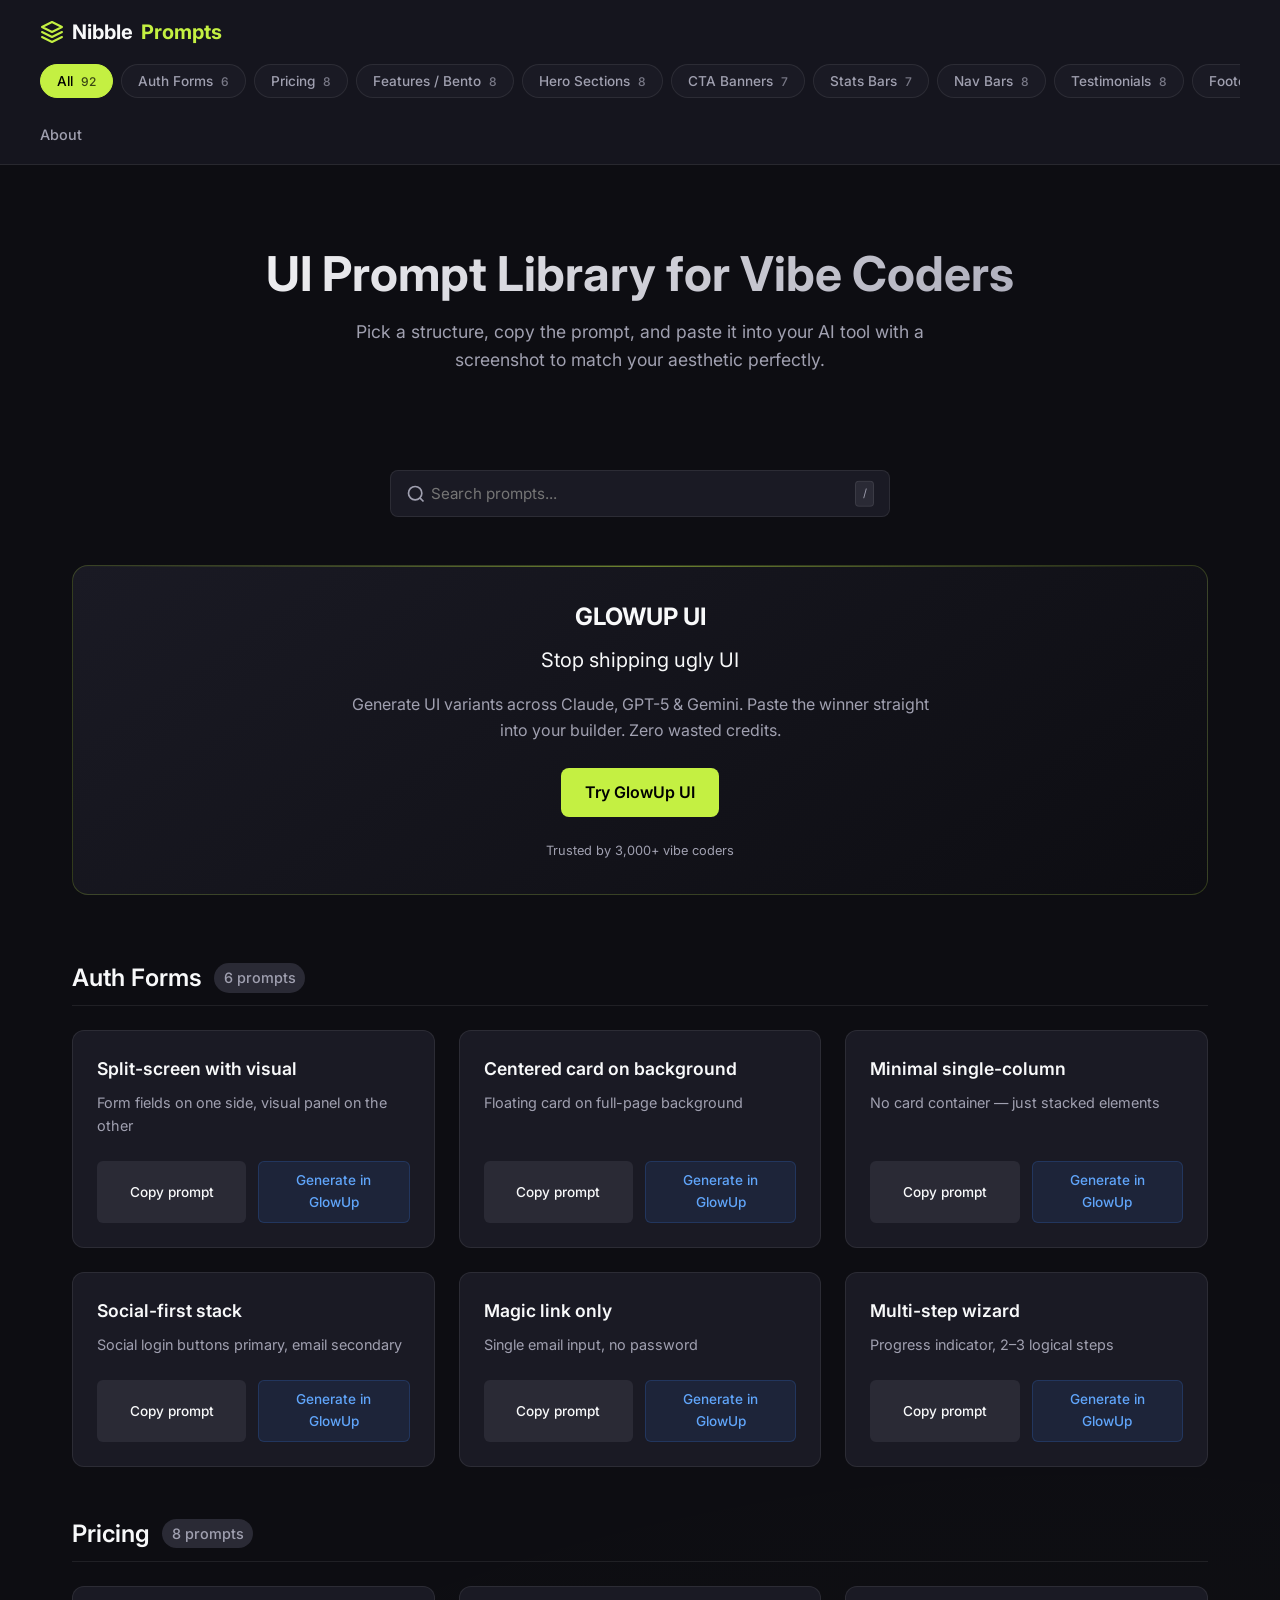
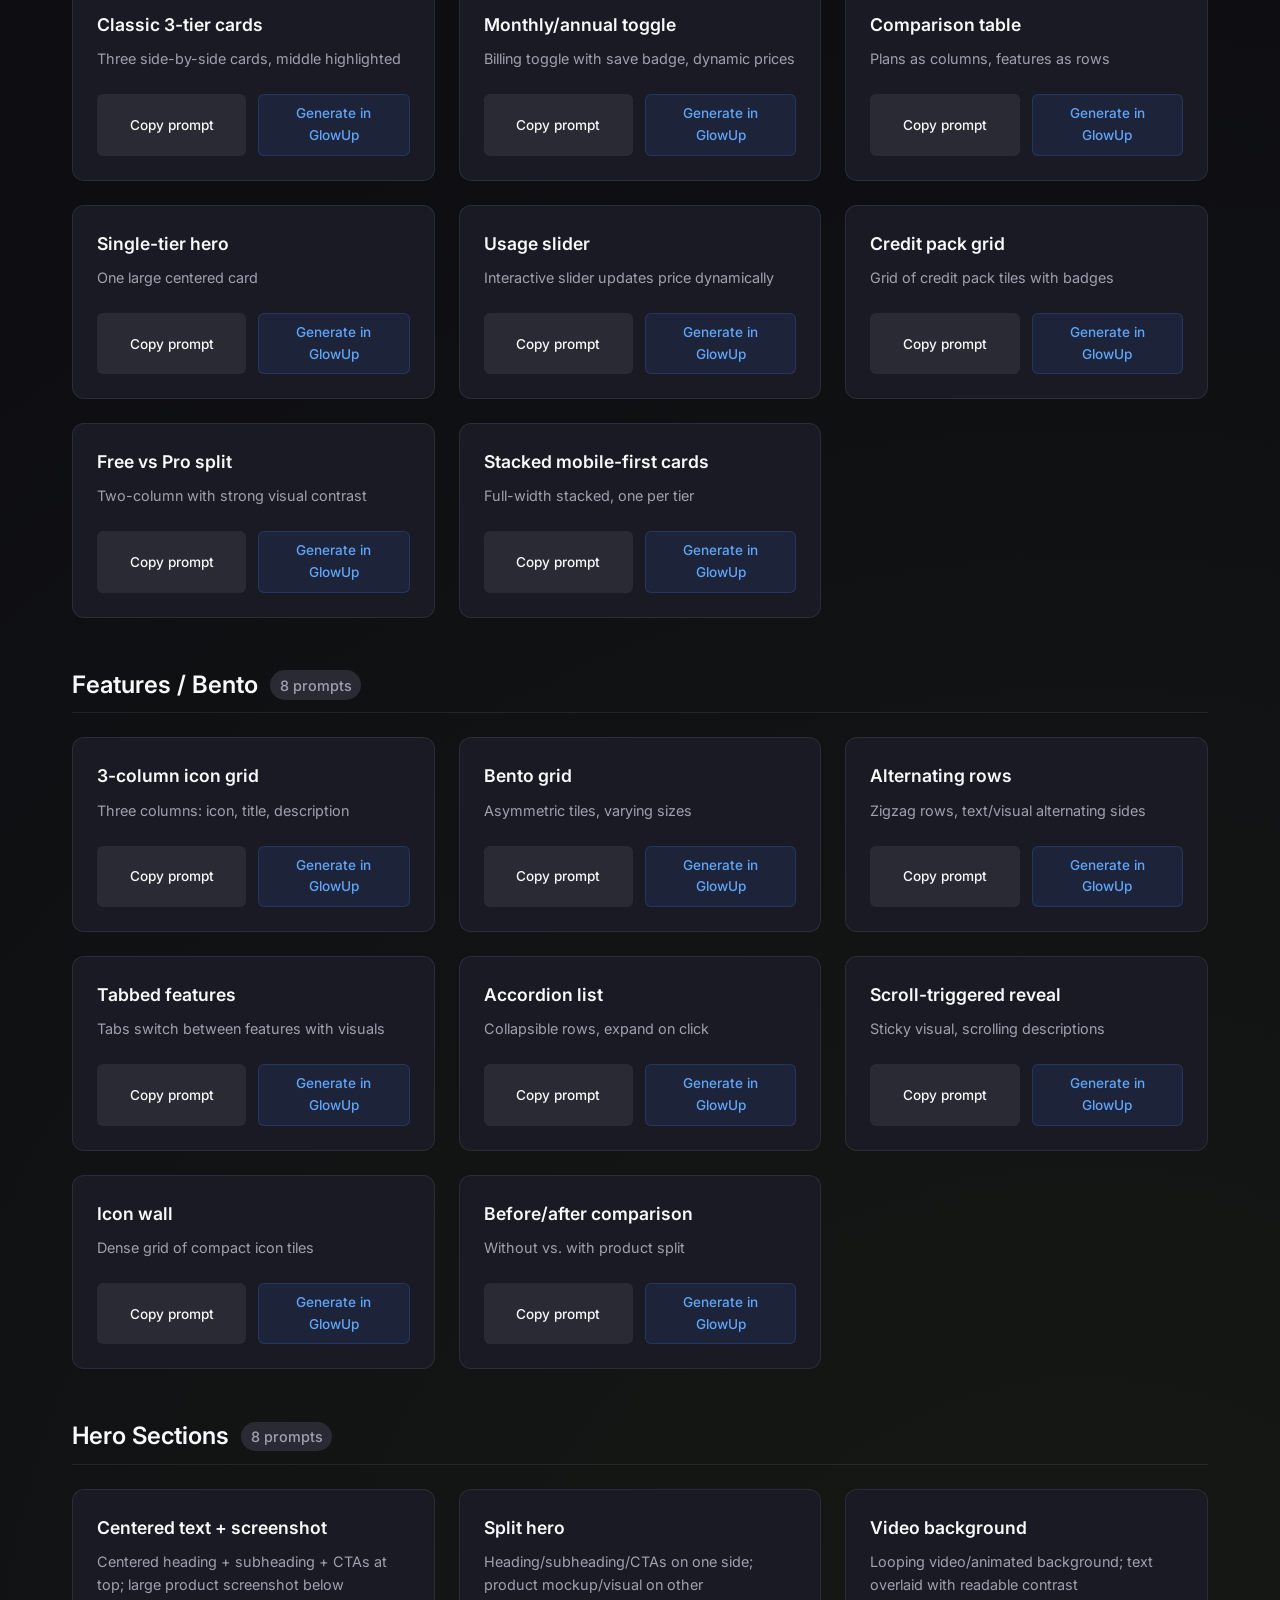
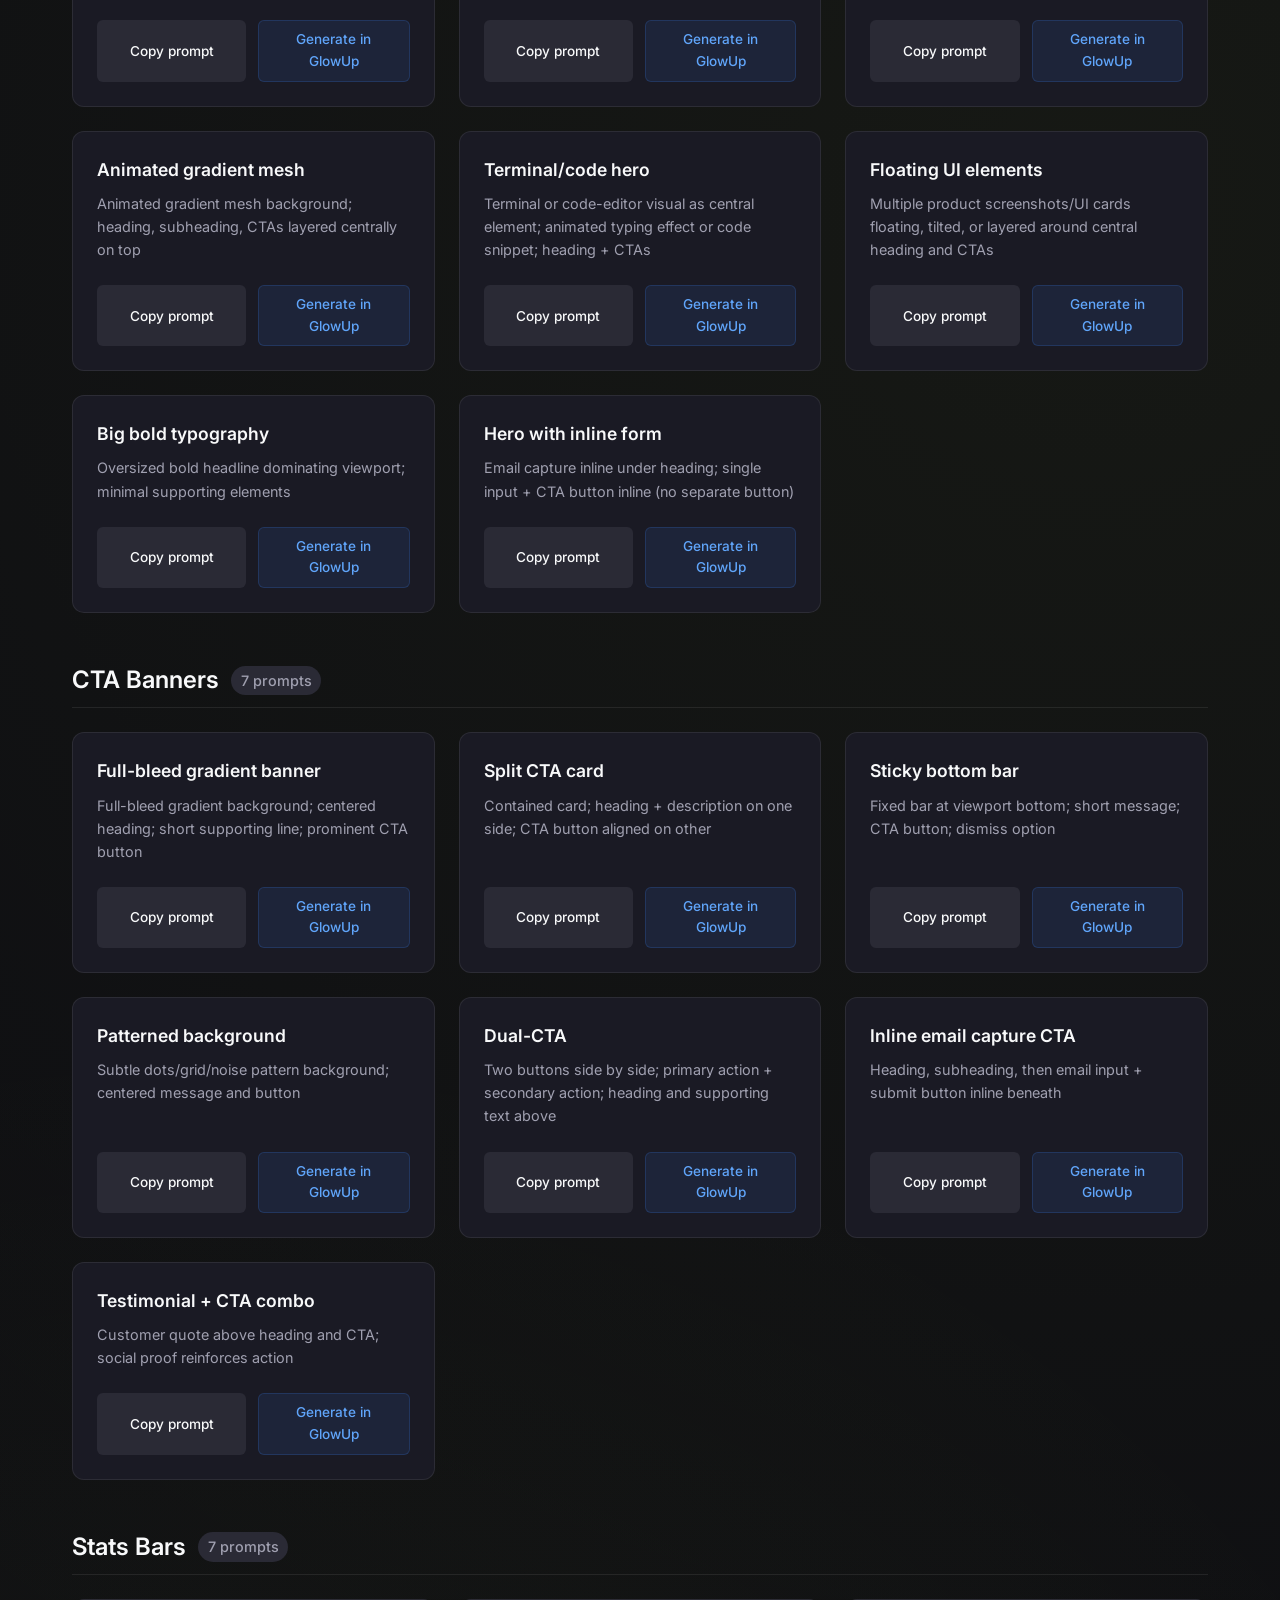
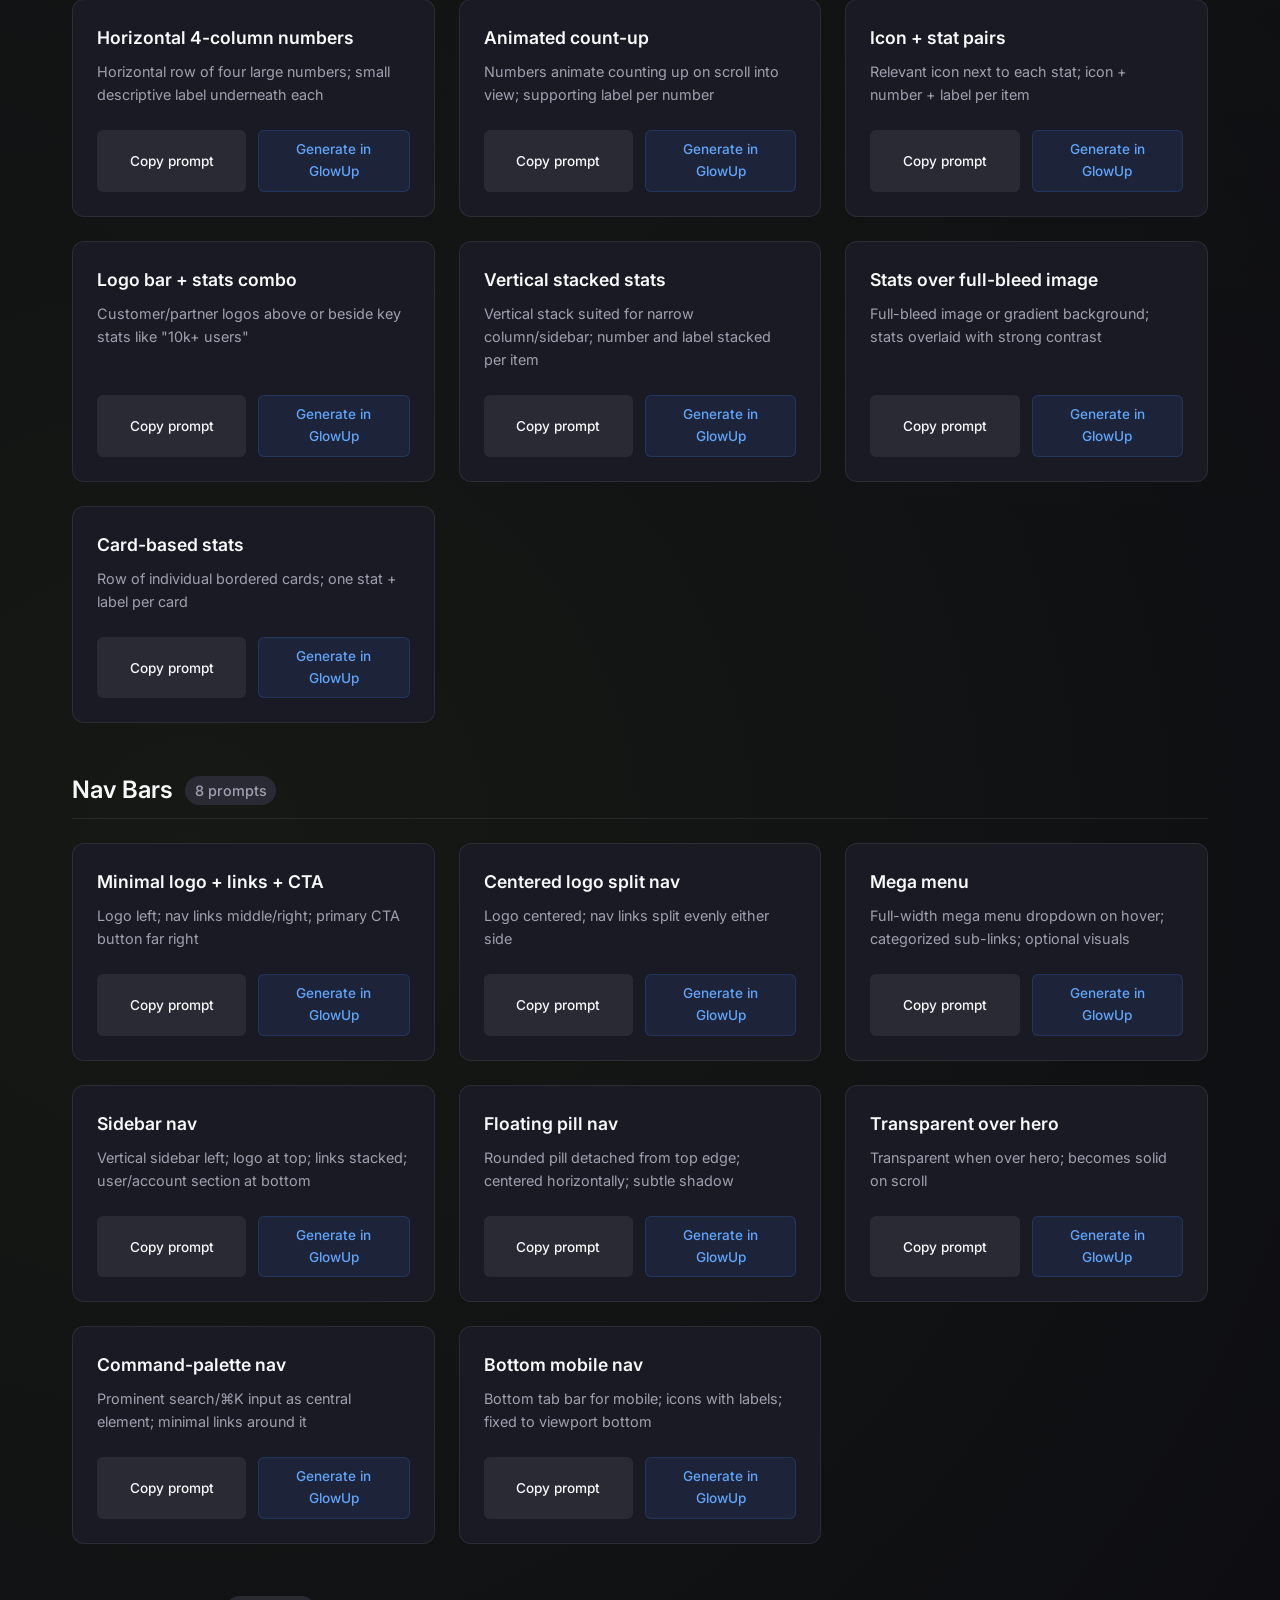
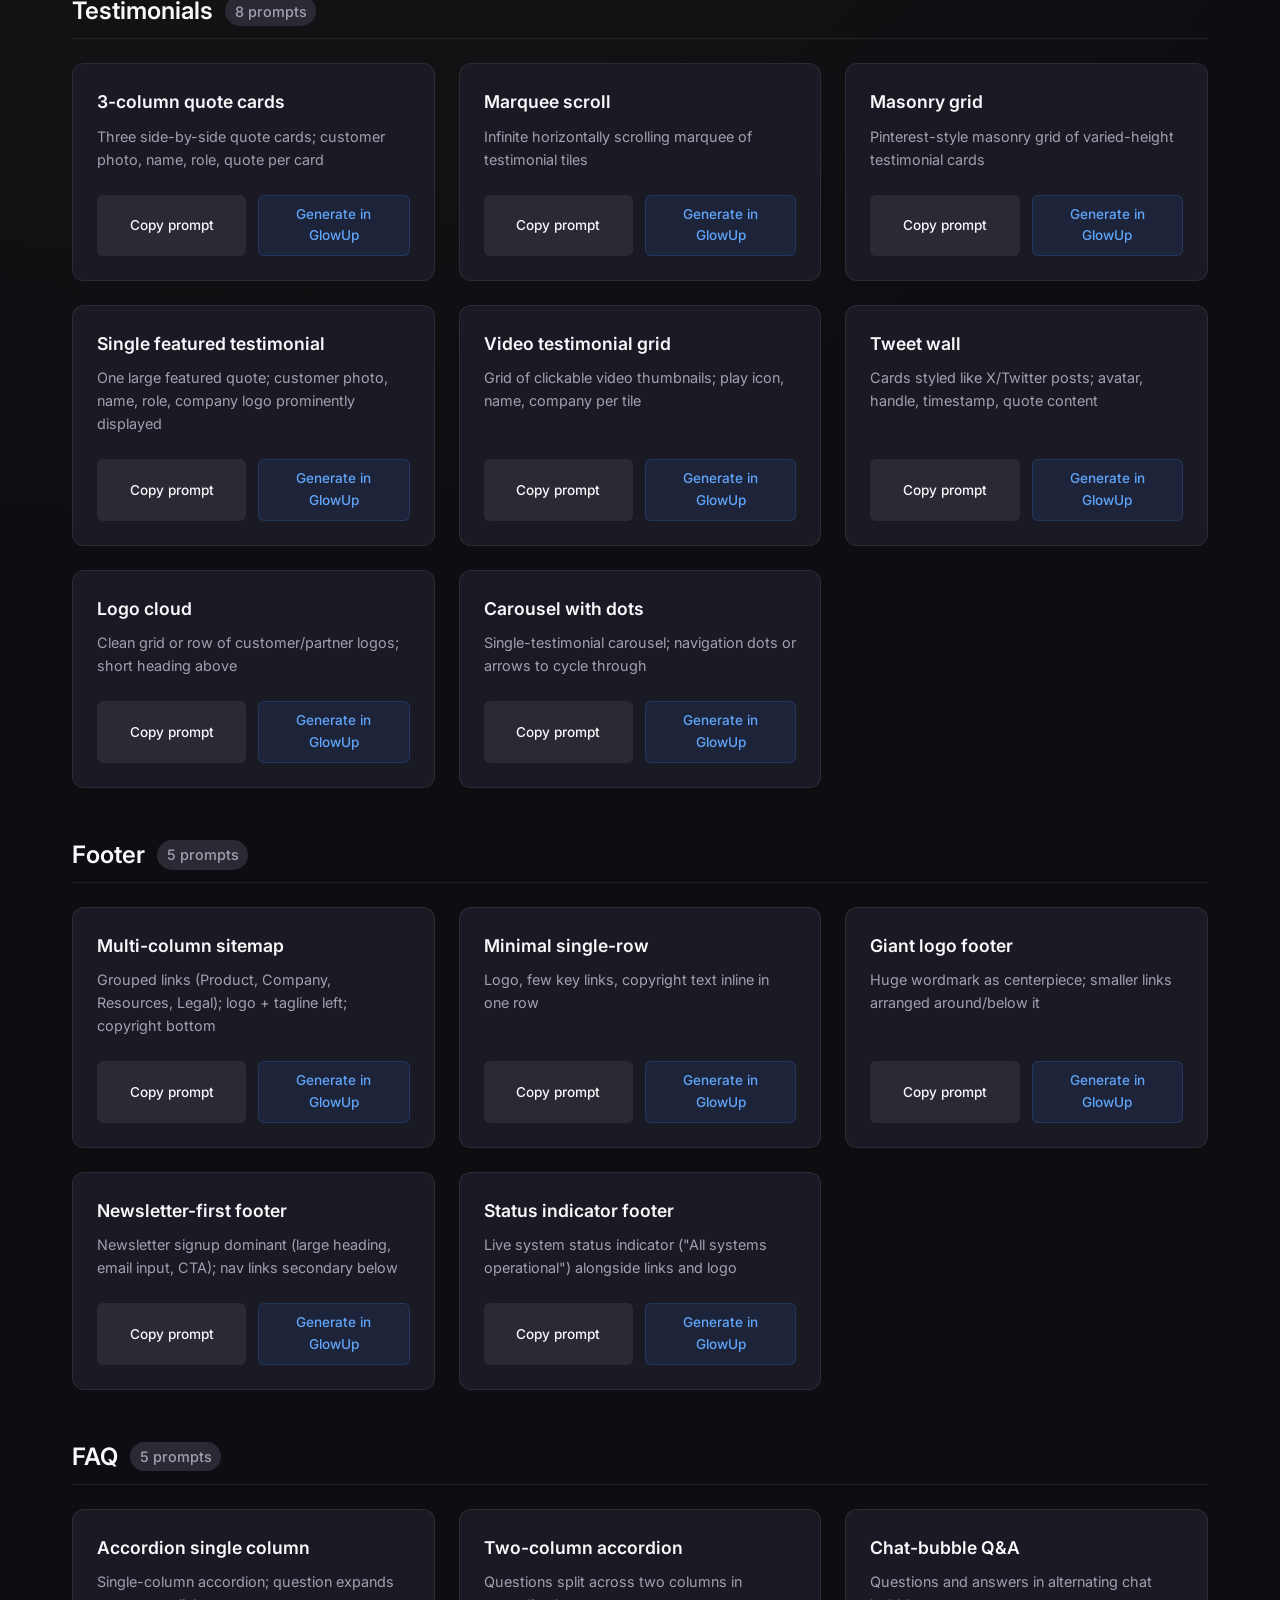
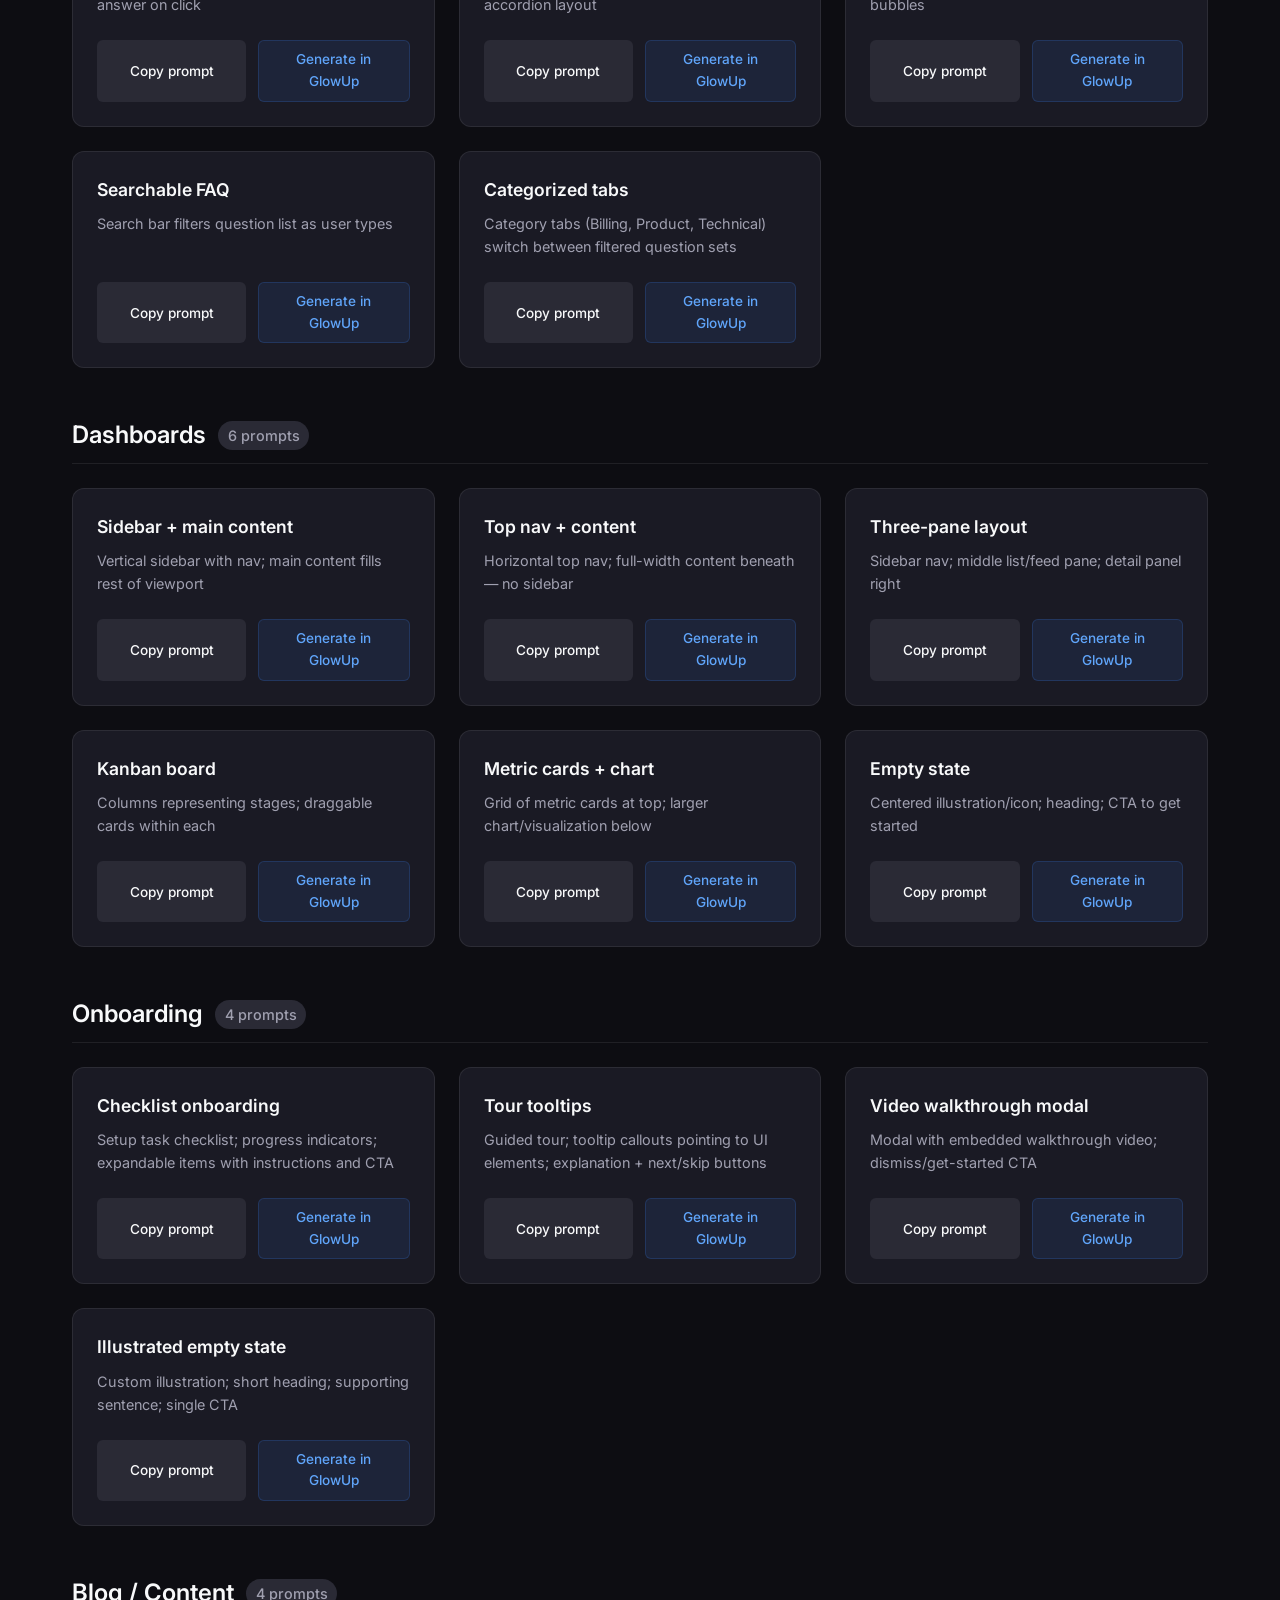
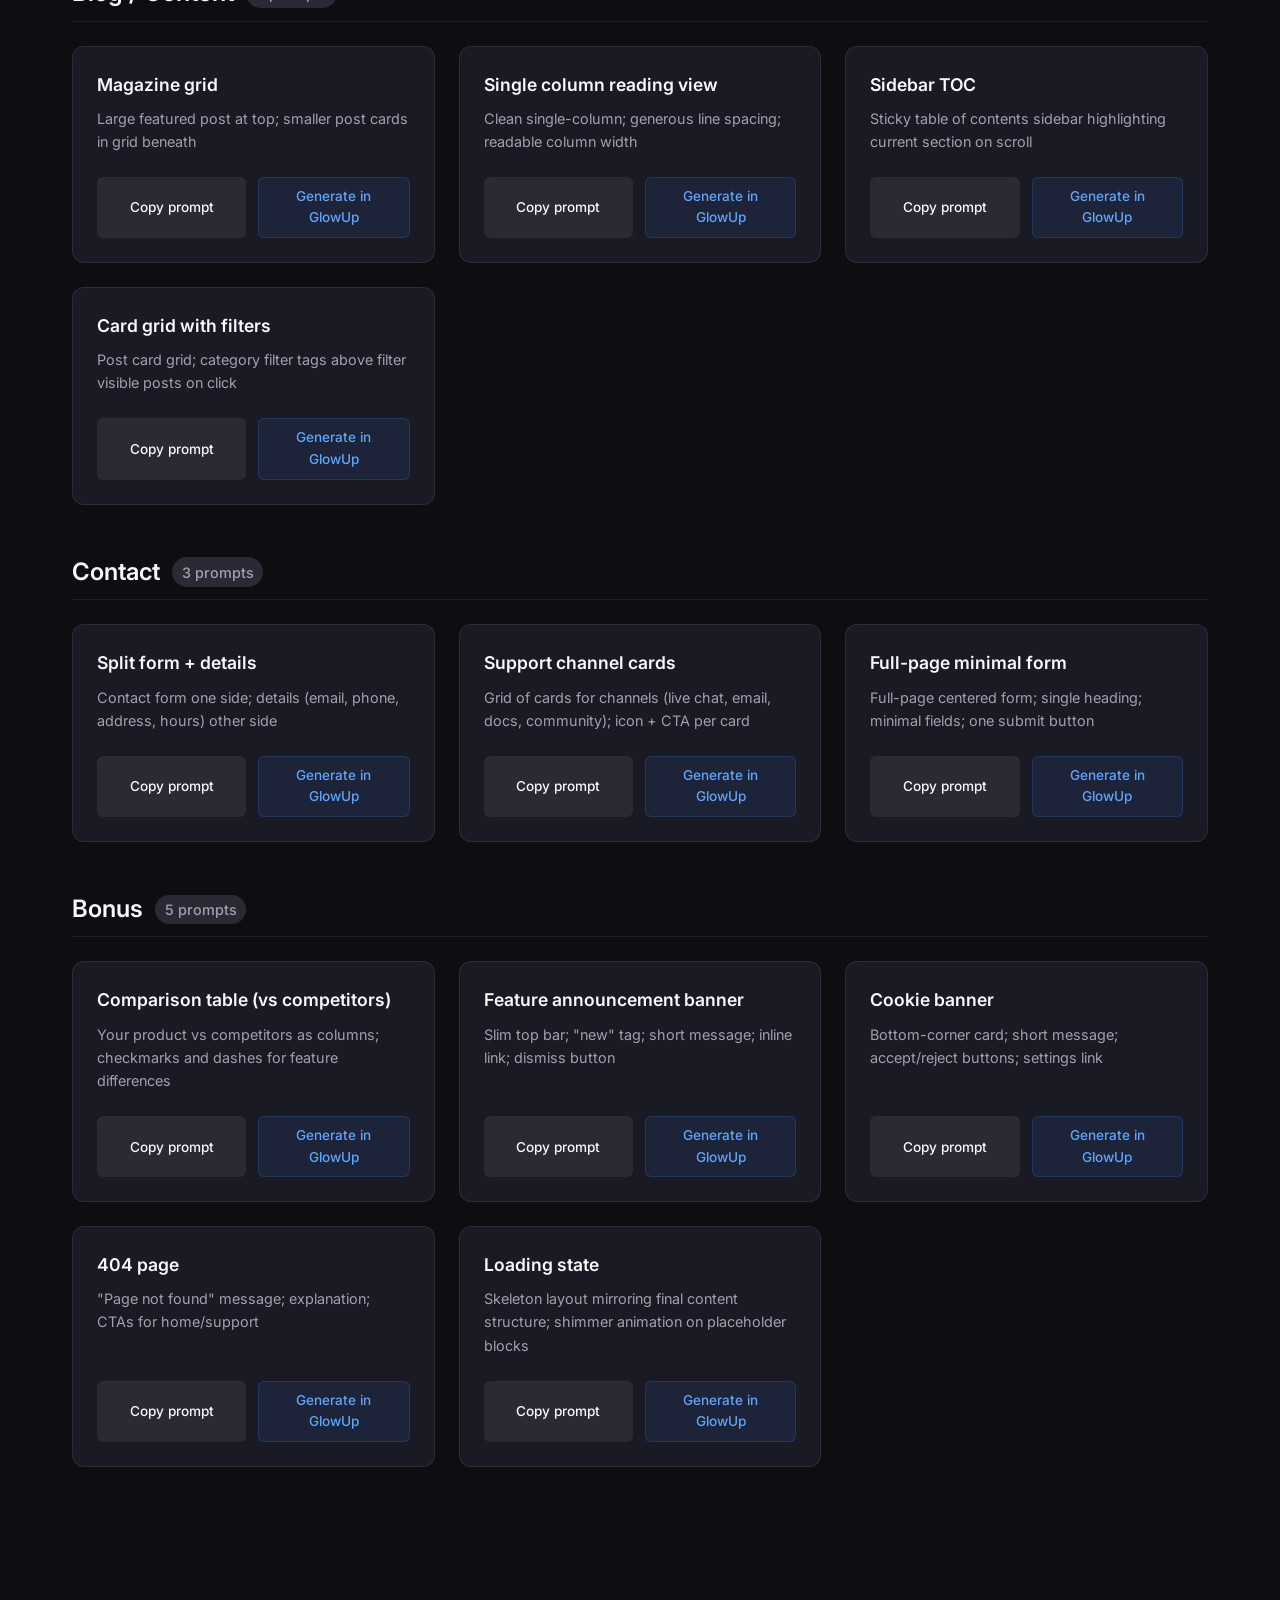
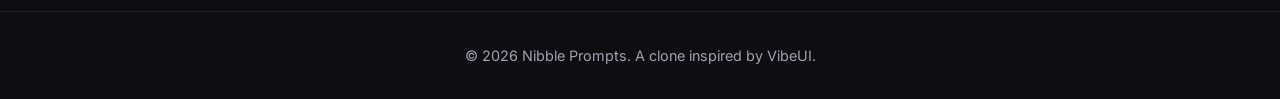
==== index.html @ 092c25c3 "Initial commit of Nibble Prompts static site" ====
<!DOCTYPE html>
<html lang="en">
<head>
    <meta charset="UTF-8">
    <meta name="viewport" content="width=device-width, initial-scale=1.0">
    <title>Nibble Prompts — UI Prompts for Vibe Coders</title>
    <meta name="description" content="A curated library of layout prompts for vibe coders. Pick a structure, copy the prompt, paste it into your AI tool with a screenshot — get a matching UI.">
    <link rel="stylesheet" href="style.css">
</head>
<body>
    <header>
        <div class="header-container">
            <a href="index.html" class="logo">
                <svg width="24" height="24" viewBox="0 0 24 24" fill="none" xmlns="http://www.w3.org/2000/svg">
                    <path d="M12 2L2 7L12 12L22 7L12 2Z" stroke="var(--accent-color)" stroke-width="2" stroke-linecap="round" stroke-linejoin="round"/>
                    <path d="M2 17L12 22L22 17" stroke="var(--accent-color)" stroke-width="2" stroke-linecap="round" stroke-linejoin="round"/>
                    <path d="M2 12L12 17L22 12" stroke="var(--accent-color)" stroke-width="2" stroke-linecap="round" stroke-linejoin="round"/>
                </svg>
                Nibble <span>Prompts</span>
            </a>
            
            <div class="category-tabs" id="category-tabs">
                <!-- Categories will be injected here by JS -->
            </div>

            <nav class="nav-links">
                <a href="about.html">About</a>
            </nav>
        </div>
    </header>

    <main>
        <section class="hero">
            <h1>UI Prompt Library for Vibe Coders</h1>
            <p>Pick a structure, copy the prompt, and paste it into your AI tool with a screenshot to match your aesthetic perfectly.</p>
        </section>

        <div class="search-container">
            <svg class="search-icon" width="20" height="20" viewBox="0 0 24 24" fill="none" stroke="currentColor" stroke-width="2">
                <circle cx="11" cy="11" r="8"></circle>
                <line x1="21" y1="21" x2="16.65" y2="16.65"></line>
            </svg>
            <input type="text" id="search-input" class="search-input" placeholder="Search prompts..." autocomplete="off">
            <span class="shortcut-hint">/</span>
        </div>

        <section class="ad-banner">
            <div class="ad-logo">GLOWUP UI</div>
            <div class="ad-tagline">Stop shipping ugly UI</div>
            <p class="ad-desc">Generate UI variants across Claude, GPT-5 & Gemini. Paste the winner straight into your builder. Zero wasted credits.</p>
            <a href="https://glowupui.io" target="_blank" class="btn-try-glowup">Try GlowUp UI</a>
            <div class="trust-signal">Trusted by 3,000+ vibe coders</div>
        </section>

        <div id="prompts-container">
            <!-- Prompts will be injected here by JS -->
        </div>
    </main>

    <footer>
        <p>&copy; 2026 Nibble Prompts. A clone inspired by VibeUI.</p>
    </footer>

    <script src="data.js"></script>
    <script src="script.js"></script>
</body>
</html>
---- style.css ----
@import url('https://fonts.googleapis.com/css2?family=Inter:wght@300;400;500;600;700&display=swap');

:root {
  --bg-color: #0d0d12;
  --bg-secondary: #1a1a24;
  --bg-tertiary: #2a2a35;
  --text-primary: #f8f9fa;
  --text-secondary: #a0a0b0;
  --accent-color: #c4f042;
  --accent-hover: #b0d83b;
  --border-color: rgba(255, 255, 255, 0.08);
  --glass-bg: rgba(26, 26, 36, 0.7);
}

* {
  box-sizing: border-box;
  margin: 0;
  padding: 0;
}

body {
  font-family: 'Inter', sans-serif;
  background-color: var(--bg-color);
  color: var(--text-primary);
  line-height: 1.6;
  overflow-x: hidden;
  background-image: 
    radial-gradient(circle at 15% 50%, rgba(196, 240, 66, 0.05), transparent 25%),
    radial-gradient(circle at 85% 30%, rgba(196, 240, 66, 0.05), transparent 25%);
}

/* Header */
header {
  position: sticky;
  top: 0;
  z-index: 100;
  background: var(--glass-bg);
  backdrop-filter: blur(12px);
  -webkit-backdrop-filter: blur(12px);
  border-bottom: 1px solid var(--border-color);
  padding: 1rem 2rem;
}

.header-container {
  max-width: 1200px;
  margin: 0 auto;
  display: flex;
  justify-content: space-between;
  align-items: center;
  flex-wrap: wrap;
  gap: 1rem;
}

.logo {
  font-size: 1.25rem;
  font-weight: 700;
  color: var(--text-primary);
  text-decoration: none;
  display: flex;
  align-items: center;
  gap: 0.5rem;
}

.logo span {
  color: var(--accent-color);
}

.nav-links a {
  color: var(--text-secondary);
  text-decoration: none;
  font-weight: 500;
  font-size: 0.9rem;
  transition: color 0.2s ease;
}

.nav-links a:hover {
  color: var(--text-primary);
}

/* Category Tabs */
.category-tabs {
  display: flex;
  gap: 0.5rem;
  overflow-x: auto;
  padding-bottom: 0.5rem;
  scrollbar-width: none; /* Firefox */
  width: 100%;
}

.category-tabs::-webkit-scrollbar {
  display: none; /* Chrome, Safari */
}

.tab-btn {
  background: var(--bg-secondary);
  color: var(--text-secondary);
  border: 1px solid var(--border-color);
  padding: 0.5rem 1rem;
  border-radius: 9999px;
  font-family: inherit;
  font-size: 0.85rem;
  font-weight: 500;
  cursor: pointer;
  white-space: nowrap;
  transition: all 0.3s ease;
}

.tab-btn:hover {
  background: var(--bg-tertiary);
  color: var(--text-primary);
  transform: translateY(-1px);
}

.tab-btn.active {
  background: var(--accent-color);
  color: #000;
  border-color: var(--accent-color);
}

.count-badge {
  opacity: 0.7;
  font-size: 0.75rem;
  margin-left: 0.25rem;
}

/* Main Layout */
main {
  max-width: 1200px;
  margin: 0 auto;
  padding: 2rem;
}

/* Hero Section */
.hero {
  text-align: center;
  padding: 3rem 0 4rem;
}

.hero h1 {
  font-size: 3rem;
  font-weight: 700;
  margin-bottom: 1rem;
  background: linear-gradient(135deg, #fff 0%, #a0a0b0 100%);
  -webkit-background-clip: text;
  -webkit-text-fill-color: transparent;
  line-height: 1.2;
}

.hero p {
  color: var(--text-secondary);
  font-size: 1.1rem;
  max-width: 600px;
  margin: 0 auto 2rem;
}

/* Search Bar */
.search-container {
  position: relative;
  max-width: 500px;
  margin: 0 auto 3rem;
}

.search-input {
  width: 100%;
  background: var(--bg-secondary);
  border: 1px solid var(--border-color);
  color: var(--text-primary);
  padding: 0.8rem 1rem 0.8rem 2.5rem;
  border-radius: 0.5rem;
  font-family: inherit;
  font-size: 0.95rem;
  outline: none;
  transition: all 0.3s ease;
}

.search-input:focus {
  border-color: var(--accent-color);
  box-shadow: 0 0 0 2px rgba(196, 240, 66, 0.2);
}

.search-icon {
  position: absolute;
  left: 1rem;
  top: 50%;
  transform: translateY(-50%);
  color: var(--text-secondary);
  pointer-events: none;
}

.shortcut-hint {
  position: absolute;
  right: 1rem;
  top: 50%;
  transform: translateY(-50%);
  background: var(--bg-tertiary);
  color: var(--text-secondary);
  font-size: 0.7rem;
  padding: 0.2rem 0.4rem;
  border-radius: 0.25rem;
  border: 1px solid var(--border-color);
  pointer-events: none;
}

/* Ad Banner */
.ad-banner {
  background: linear-gradient(145deg, var(--bg-secondary) 0%, var(--bg-color) 100%);
  border: 1px solid rgba(196, 240, 66, 0.2);
  border-radius: 1rem;
  padding: 2rem;
  margin-bottom: 4rem;
  text-align: center;
  position: relative;
  overflow: hidden;
}

.ad-banner::before {
  content: '';
  position: absolute;
  top: 0;
  left: 0;
  right: 0;
  height: 1px;
  background: linear-gradient(90deg, transparent, var(--accent-color), transparent);
  opacity: 0.5;
}

.ad-logo {
  font-size: 1.5rem;
  font-weight: 700;
  margin-bottom: 0.5rem;
}

.ad-tagline {
  font-size: 1.25rem;
  color: var(--text-primary);
  margin-bottom: 1rem;
}

.ad-desc {
  color: var(--text-secondary);
  margin-bottom: 1.5rem;
  max-width: 600px;
  margin-inline: auto;
}

.btn-try-glowup {
  display: inline-block;
  background: var(--accent-color);
  color: #000;
  text-decoration: none;
  padding: 0.75rem 1.5rem;
  border-radius: 0.5rem;
  font-weight: 600;
  transition: all 0.3s ease;
}

.btn-try-glowup:hover {
  background: var(--accent-hover);
  transform: translateY(-2px);
  box-shadow: 0 4px 12px rgba(196, 240, 66, 0.3);
}

.trust-signal {
  margin-top: 1.5rem;
  font-size: 0.8rem;
  color: var(--text-secondary);
}

/* Prompts Grid */
.category-section {
  margin-bottom: 3rem;
}

.category-title {
  font-size: 1.5rem;
  font-weight: 600;
  margin-bottom: 1.5rem;
  padding-bottom: 0.5rem;
  border-bottom: 1px solid var(--border-color);
  display: flex;
  align-items: center;
  gap: 0.75rem;
}

.category-count {
  font-size: 0.9rem;
  background: var(--bg-tertiary);
  color: var(--text-secondary);
  padding: 0.2rem 0.6rem;
  border-radius: 9999px;
  font-weight: 500;
}

.prompts-grid {
  display: grid;
  grid-template-columns: repeat(auto-fill, minmax(320px, 1fr));
  gap: 1.5rem;
}

/* Prompt Card */
.prompt-card {
  background: var(--bg-secondary);
  border: 1px solid var(--border-color);
  border-radius: 0.75rem;
  padding: 1.5rem;
  transition: all 0.3s cubic-bezier(0.25, 0.8, 0.25, 1);
  display: flex;
  flex-direction: column;
  position: relative;
  overflow: hidden;
}

.prompt-card:hover {
  transform: translateY(-4px);
  border-color: rgba(196, 240, 66, 0.3);
  box-shadow: 0 10px 30px rgba(0,0,0,0.5);
}

.prompt-name {
  font-size: 1.1rem;
  font-weight: 600;
  margin-bottom: 0.5rem;
  color: var(--text-primary);
}

.prompt-desc {
  color: var(--text-secondary);
  font-size: 0.9rem;
  margin-bottom: 1.5rem;
  flex-grow: 1;
}

.prompt-actions {
  display: flex;
  gap: 0.75rem;
  flex-wrap: wrap;
}

.btn {
  padding: 0.5rem 1rem;
  border-radius: 0.375rem;
  font-size: 0.85rem;
  font-weight: 500;
  cursor: pointer;
  text-decoration: none;
  text-align: center;
  transition: all 0.2s ease;
  border: none;
  font-family: inherit;
}

.btn-copy {
  background: var(--bg-tertiary);
  color: var(--text-primary);
  flex: 1;
}

.btn-copy:hover {
  background: rgba(255, 255, 255, 0.1);
}

.btn-copy.copied {
  background: #10b981;
  color: #fff;
}

.btn-glowup {
  background: rgba(59, 130, 246, 0.1);
  color: #60a5fa;
  border: 1px solid rgba(59, 130, 246, 0.2);
  flex: 1;
}

.btn-glowup:hover {
  background: rgba(59, 130, 246, 0.2);
}

/* About Page Styles */
.about-content {
  max-width: 800px;
  margin: 0 auto;
}

.about-content h1 {
  font-size: 2.5rem;
  margin-bottom: 1.5rem;
}

.about-content h2 {
  font-size: 1.5rem;
  margin: 2rem 0 1rem;
  color: var(--accent-color);
}

.about-content p {
  color: var(--text-secondary);
  margin-bottom: 1rem;
  font-size: 1.1rem;
}

.about-content ul, .about-content ol {
  color: var(--text-secondary);
  margin-bottom: 1.5rem;
  padding-left: 1.5rem;
}

.about-content li {
  margin-bottom: 0.5rem;
}

.kbd {
  background: var(--bg-tertiary);
  border: 1px solid var(--border-color);
  padding: 0.1rem 0.4rem;
  border-radius: 0.25rem;
  font-family: monospace;
  font-size: 0.9em;
}

/* Footer */
footer {
  border-top: 1px solid var(--border-color);
  padding: 2rem;
  text-align: center;
  color: var(--text-secondary);
  font-size: 0.9rem;
  margin-top: 4rem;
}

/* Responsive */
@media (max-width: 768px) {
  .hero h1 {
    font-size: 2rem;
  }
  .prompt-actions {
    flex-direction: column;
  }
  .header-container {
    flex-direction: column;
    align-items: flex-start;
  }
}
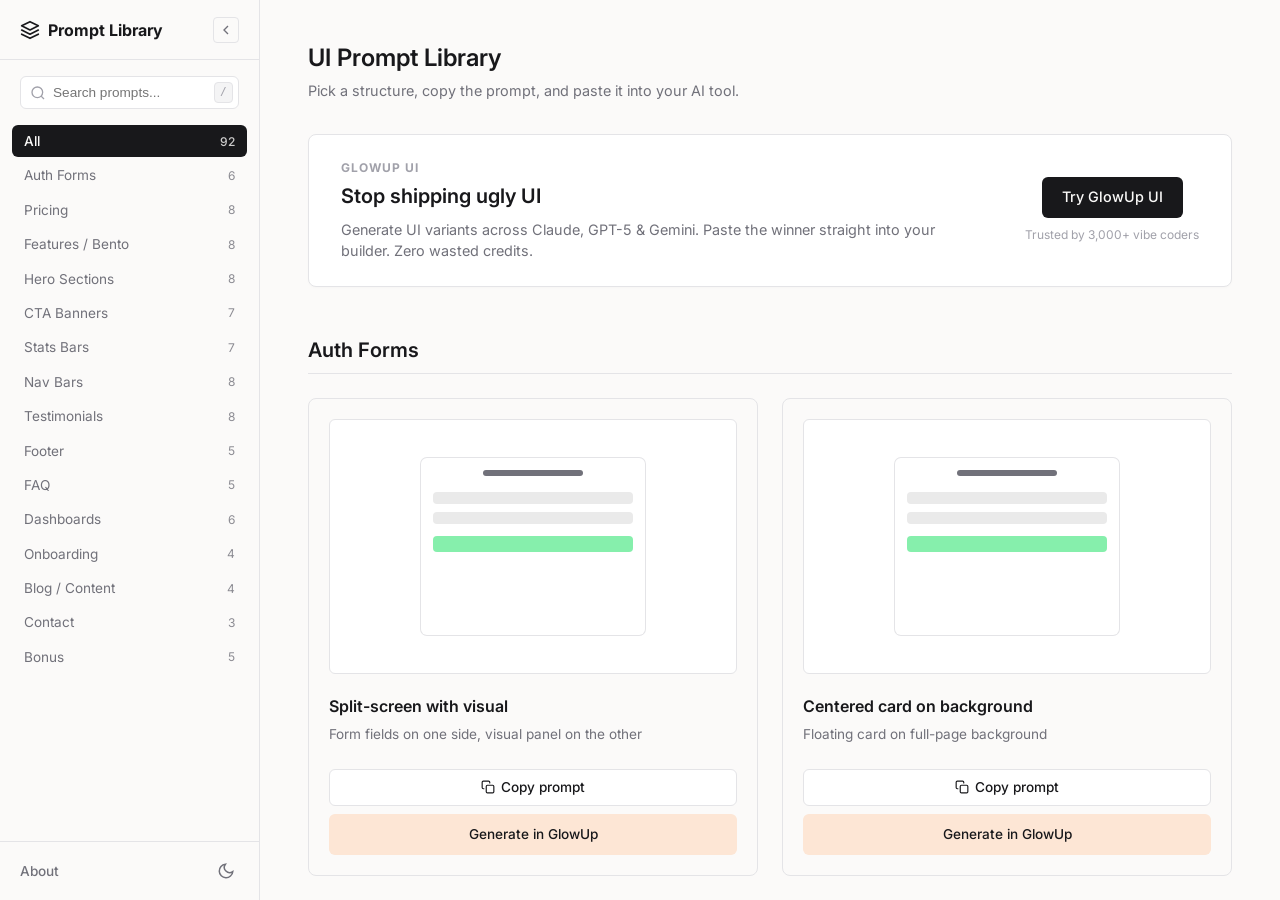
==== commit 4a159462: "Update layout: Add sidebar, wireframe previews, and light/dark theme toggle" ====
--- a/index.html
+++ b/index.html
@@ -8,58 +8,70 @@
     <link rel="stylesheet" href="style.css">
 </head>
 <body>
-    <header>
-        <div class="header-container">
-            <a href="index.html" class="logo">
-                <svg width="24" height="24" viewBox="0 0 24 24" fill="none" xmlns="http://www.w3.org/2000/svg">
-                    <path d="M12 2L2 7L12 12L22 7L12 2Z" stroke="var(--accent-color)" stroke-width="2" stroke-linecap="round" stroke-linejoin="round"/>
-                    <path d="M2 17L12 22L22 17" stroke="var(--accent-color)" stroke-width="2" stroke-linecap="round" stroke-linejoin="round"/>
-                    <path d="M2 12L12 17L22 12" stroke="var(--accent-color)" stroke-width="2" stroke-linecap="round" stroke-linejoin="round"/>
-                </svg>
-                Nibble <span>Prompts</span>
-            </a>
-            
-            <div class="category-tabs" id="category-tabs">
+    <div class="app-layout">
+        <!-- Sidebar -->
+        <aside class="sidebar" id="sidebar">
+            <div class="sidebar-header">
+                <a href="index.html" class="logo">
+                    <svg width="20" height="20" viewBox="0 0 24 24" fill="none" xmlns="http://www.w3.org/2000/svg">
+                        <path d="M12 2L2 7L12 12L22 7L12 2Z" stroke="var(--accent-color)" stroke-width="2" stroke-linecap="round" stroke-linejoin="round"/>
+                        <path d="M2 17L12 22L22 17" stroke="var(--accent-color)" stroke-width="2" stroke-linecap="round" stroke-linejoin="round"/>
+                        <path d="M2 12L12 17L22 12" stroke="var(--accent-color)" stroke-width="2" stroke-linecap="round" stroke-linejoin="round"/>
+                    </svg>
+                    <span class="logo-text">Prompt Library</span>
+                </a>
+                <button class="toggle-sidebar" id="toggle-sidebar" title="Toggle Sidebar">
+                    <svg width="16" height="16" viewBox="0 0 24 24" fill="none" stroke="currentColor" stroke-width="2"><path d="M15 18l-6-6 6-6"/></svg>
+                </button>
+            </div>
+
+            <div class="sidebar-search">
+                <div class="search-wrapper">
+                    <svg class="search-icon" width="16" height="16" viewBox="0 0 24 24" fill="none" stroke="currentColor" stroke-width="2">
+                        <circle cx="11" cy="11" r="8"></circle>
+                        <line x1="21" y1="21" x2="16.65" y2="16.65"></line>
+                    </svg>
+                    <input type="text" id="search-input" placeholder="Search prompts..." autocomplete="off">
+                    <kbd class="shortcut-hint">/</kbd>
+                </div>
+            </div>
+
+            <div class="category-list" id="category-tabs">
                 <!-- Categories will be injected here by JS -->
             </div>
 
-            <nav class="nav-links">
-                <a href="about.html">About</a>
-            </nav>
-        </div>
-    </header>
+            <div class="sidebar-footer">
+                <a href="about.html" class="sidebar-link">About</a>
+                <button class="theme-toggle" id="theme-toggle" title="Toggle Theme">
+                    <svg width="18" height="18" viewBox="0 0 24 24" fill="none" stroke="currentColor" stroke-width="2"><path d="M21 12.79A9 9 0 1 1 11.21 3 7 7 0 0 0 21 12.79z"></path></svg>
+                </button>
+            </div>
+        </aside>
 
-    <main>
-        <section class="hero">
-            <h1>UI Prompt Library for Vibe Coders</h1>
-            <p>Pick a structure, copy the prompt, and paste it into your AI tool with a screenshot to match your aesthetic perfectly.</p>
-        </section>
+        <!-- Main Content -->
+        <main class="main-content" id="main-content">
+            <div class="main-header">
+                <h1 id="page-title">UI Prompt Library</h1>
+                <p id="page-subtitle">Pick a structure, copy the prompt, and paste it into your AI tool.</p>
+            </div>
 
-        <div class="search-container">
-            <svg class="search-icon" width="20" height="20" viewBox="0 0 24 24" fill="none" stroke="currentColor" stroke-width="2">
-                <circle cx="11" cy="11" r="8"></circle>
-                <line x1="21" y1="21" x2="16.65" y2="16.65"></line>
-            </svg>
-            <input type="text" id="search-input" class="search-input" placeholder="Search prompts..." autocomplete="off">
-            <span class="shortcut-hint">/</span>
-        </div>
+            <section class="ad-banner">
+                <div class="ad-content-wrapper">
+                    <div class="ad-logo">GLOWUP UI</div>
+                    <div class="ad-tagline">Stop shipping ugly UI</div>
+                    <p class="ad-desc">Generate UI variants across Claude, GPT-5 & Gemini. Paste the winner straight into your builder. Zero wasted credits.</p>
+                </div>
+                <div class="ad-action-wrapper">
+                    <a href="https://glowupui.io" target="_blank" class="btn-try-glowup">Try GlowUp UI</a>
+                    <div class="trust-signal">Trusted by 3,000+ vibe coders</div>
+                </div>
+            </section>
 
-        <section class="ad-banner">
-            <div class="ad-logo">GLOWUP UI</div>
-            <div class="ad-tagline">Stop shipping ugly UI</div>
-            <p class="ad-desc">Generate UI variants across Claude, GPT-5 & Gemini. Paste the winner straight into your builder. Zero wasted credits.</p>
-            <a href="https://glowupui.io" target="_blank" class="btn-try-glowup">Try GlowUp UI</a>
-            <div class="trust-signal">Trusted by 3,000+ vibe coders</div>
-        </section>
-
-        <div id="prompts-container">
-            <!-- Prompts will be injected here by JS -->
-        </div>
-    </main>
-
-    <footer>
-        <p>&copy; 2026 Nibble Prompts. A clone inspired by VibeUI.</p>
-    </footer>
+            <div id="prompts-container">
+                <!-- Prompts will be injected here by JS -->
+            </div>
+        </main>
+    </div>
 
     <script src="data.js"></script>
     <script src="script.js"></script>
--- a/style.css
+++ b/style.css
@@ -1,15 +1,55 @@
 @import url('https://fonts.googleapis.com/css2?family=Inter:wght@300;400;500;600;700&display=swap');
 
 :root {
+  /* Light Theme (VibeUI Default) */
+  --bg-color: #fbfaf9;
+  --bg-secondary: #ffffff;
+  --bg-tertiary: #f4f4f5;
+  --text-primary: #18181b;
+  --text-secondary: #71717a;
+  --text-muted: #a1a1aa;
+  --accent-color: #18181b;
+  --accent-hover: #27272a;
+  --accent-light: #e4e4e7;
+  --border-color: #e4e4e7;
+  --btn-bg: #f4f4f5;
+  --btn-hover: #e4e4e7;
+  --glowup-bg: #fde6d5;
+  --glowup-hover: #fbdec5;
+  --glowup-text: #18181b;
+  
+  /* Wireframe Colors */
+  --wf-bg: #eaeaea;
+  --wf-element: #71717a;
+  --wf-accent: #86efac;
+  --wf-card: #ffffff;
+  --wf-border: #e4e4e7;
+  
+  --sidebar-width: 260px;
+}
+
+[data-theme="dark"] {
   --bg-color: #0d0d12;
-  --bg-secondary: #1a1a24;
+  --bg-secondary: #16161f;
   --bg-tertiary: #2a2a35;
   --text-primary: #f8f9fa;
   --text-secondary: #a0a0b0;
+  --text-muted: #71717a;
   --accent-color: #c4f042;
   --accent-hover: #b0d83b;
+  --accent-light: #2a2a35;
   --border-color: rgba(255, 255, 255, 0.08);
-  --glass-bg: rgba(26, 26, 36, 0.7);
+  --btn-bg: #2a2a35;
+  --btn-hover: #3f3f4e;
+  --glowup-bg: rgba(249, 115, 22, 0.15);
+  --glowup-hover: rgba(249, 115, 22, 0.25);
+  --glowup-text: #fb923c;
+  
+  --wf-bg: #1a1a24;
+  --wf-element: #52525b;
+  --wf-accent: #c4f042;
+  --wf-card: #22222d;
+  --wf-border: rgba(255, 255, 255, 0.08);
 }
 
 * {
@@ -22,421 +62,518 @@
   font-family: 'Inter', sans-serif;
   background-color: var(--bg-color);
   color: var(--text-primary);
-  line-height: 1.6;
-  overflow-x: hidden;
-  background-image: 
-    radial-gradient(circle at 15% 50%, rgba(196, 240, 66, 0.05), transparent 25%),
-    radial-gradient(circle at 85% 30%, rgba(196, 240, 66, 0.05), transparent 25%);
-}
-
-/* Header */
-header {
-  position: sticky;
-  top: 0;
-  z-index: 100;
-  background: var(--glass-bg);
-  backdrop-filter: blur(12px);
-  -webkit-backdrop-filter: blur(12px);
+  line-height: 1.5;
+  height: 100vh;
+  overflow: hidden;
+  transition: background-color 0.3s ease, color 0.3s ease;
+}
+
+.app-layout {
+  display: flex;
+  height: 100%;
+  width: 100%;
+}
+
+/* Sidebar */
+.sidebar {
+  width: var(--sidebar-width);
+  background: var(--bg-color);
+  border-right: 1px solid var(--border-color);
+  display: flex;
+  flex-direction: column;
+  flex-shrink: 0;
+  height: 100%;
+  transition: all 0.3s ease;
+}
+
+.sidebar.collapsed {
+  width: 60px;
+}
+
+.sidebar.collapsed .logo-text,
+.sidebar.collapsed .search-wrapper input,
+.sidebar.collapsed .shortcut-hint,
+.sidebar.collapsed .cat-name,
+.sidebar.collapsed .count-badge,
+.sidebar.collapsed .sidebar-link {
+  display: none;
+}
+
+.sidebar.collapsed .sidebar-header {
+  justify-content: center;
+}
+
+.sidebar.collapsed .toggle-sidebar {
+  transform: rotate(180deg);
+  margin-left: 0;
+}
+
+.sidebar.collapsed .search-wrapper {
+  padding: 0.5rem;
+  justify-content: center;
+}
+
+.sidebar.collapsed .search-icon {
+  position: static;
+  transform: none;
+}
+
+.sidebar-header {
+  padding: 1rem 1.25rem;
+  display: flex;
+  justify-content: space-between;
+  align-items: center;
   border-bottom: 1px solid var(--border-color);
-  padding: 1rem 2rem;
-}
-
-.header-container {
-  max-width: 1200px;
-  margin: 0 auto;
+  height: 60px;
+}
+
+.logo {
+  display: flex;
+  align-items: center;
+  gap: 0.5rem;
+  text-decoration: none;
+  font-weight: 700;
+  color: var(--text-primary);
+  font-size: 1rem;
+}
+
+.logo svg {
+  flex-shrink: 0;
+}
+
+.toggle-sidebar {
+  background: none;
+  border: 1px solid var(--border-color);
+  border-radius: 4px;
+  color: var(--text-secondary);
+  cursor: pointer;
+  display: flex;
+  align-items: center;
+  justify-content: center;
+  padding: 0.25rem;
+  transition: all 0.2s;
+}
+
+.toggle-sidebar:hover {
+  background: var(--bg-tertiary);
+  color: var(--text-primary);
+}
+
+.sidebar-search {
+  padding: 1rem 1.25rem;
+}
+
+.search-wrapper {
+  position: relative;
+  display: flex;
+  align-items: center;
+}
+
+.search-wrapper input {
+  width: 100%;
+  background: var(--bg-secondary);
+  border: 1px solid var(--border-color);
+  padding: 0.5rem 2rem;
+  border-radius: 6px;
+  font-size: 0.85rem;
+  color: var(--text-primary);
+  outline: none;
+  transition: border-color 0.2s;
+}
+
+.search-wrapper input:focus {
+  border-color: var(--text-secondary);
+}
+
+.search-icon {
+  position: absolute;
+  left: 0.6rem;
+  color: var(--text-muted);
+  pointer-events: none;
+}
+
+.shortcut-hint {
+  position: absolute;
+  right: 0.4rem;
+  font-size: 0.7rem;
+  background: var(--bg-tertiary);
+  border: 1px solid var(--border-color);
+  padding: 0.1rem 0.3rem;
+  border-radius: 4px;
+  color: var(--text-muted);
+}
+
+.category-list {
+  flex-grow: 1;
+  overflow-y: auto;
+  padding: 0 0.75rem;
+  display: flex;
+  flex-direction: column;
+  gap: 0.15rem;
+  scrollbar-width: thin;
+}
+
+.cat-btn {
   display: flex;
   justify-content: space-between;
   align-items: center;
-  flex-wrap: wrap;
-  gap: 1rem;
-}
-
-.logo {
-  font-size: 1.25rem;
-  font-weight: 700;
-  color: var(--text-primary);
+  width: 100%;
+  padding: 0.5rem 0.75rem;
+  background: transparent;
+  border: none;
+  border-radius: 6px;
+  color: var(--text-secondary);
+  font-size: 0.85rem;
+  cursor: pointer;
+  text-align: left;
+  transition: all 0.2s;
+  font-family: inherit;
+}
+
+.cat-btn:hover {
+  background: var(--bg-tertiary);
+  color: var(--text-primary);
+}
+
+.cat-btn.active {
+  background: var(--accent-color);
+  color: var(--bg-color);
+  font-weight: 500;
+}
+
+[data-theme="dark"] .cat-btn.active {
+  color: #000;
+}
+
+.count-badge {
+  font-size: 0.75rem;
+  opacity: 0.8;
+}
+
+.sidebar-footer {
+  padding: 1rem 1.25rem;
+  border-top: 1px solid var(--border-color);
+  display: flex;
+  justify-content: space-between;
+  align-items: center;
+}
+
+.sidebar-link {
+  color: var(--text-secondary);
   text-decoration: none;
-  display: flex;
-  align-items: center;
-  gap: 0.5rem;
-}
-
-.logo span {
-  color: var(--accent-color);
-}
-
-.nav-links a {
-  color: var(--text-secondary);
-  text-decoration: none;
-  font-weight: 500;
-  font-size: 0.9rem;
-  transition: color 0.2s ease;
-}
-
-.nav-links a:hover {
-  color: var(--text-primary);
-}
-
-/* Category Tabs */
-.category-tabs {
-  display: flex;
-  gap: 0.5rem;
-  overflow-x: auto;
-  padding-bottom: 0.5rem;
-  scrollbar-width: none; /* Firefox */
-  width: 100%;
-}
-
-.category-tabs::-webkit-scrollbar {
-  display: none; /* Chrome, Safari */
-}
-
-.tab-btn {
-  background: var(--bg-secondary);
-  color: var(--text-secondary);
-  border: 1px solid var(--border-color);
-  padding: 0.5rem 1rem;
-  border-radius: 9999px;
-  font-family: inherit;
   font-size: 0.85rem;
   font-weight: 500;
+}
+
+.sidebar-link:hover {
+  color: var(--text-primary);
+}
+
+.theme-toggle {
+  background: none;
+  border: none;
+  color: var(--text-secondary);
   cursor: pointer;
-  white-space: nowrap;
-  transition: all 0.3s ease;
-}
-
-.tab-btn:hover {
+  display: flex;
+  align-items: center;
+  justify-content: center;
+  padding: 0.25rem;
+  border-radius: 4px;
+}
+
+.theme-toggle:hover {
+  color: var(--text-primary);
   background: var(--bg-tertiary);
-  color: var(--text-primary);
-  transform: translateY(-1px);
-}
-
-.tab-btn.active {
-  background: var(--accent-color);
-  color: #000;
-  border-color: var(--accent-color);
-}
-
-.count-badge {
-  opacity: 0.7;
-  font-size: 0.75rem;
-  margin-left: 0.25rem;
-}
-
-/* Main Layout */
-main {
-  max-width: 1200px;
-  margin: 0 auto;
-  padding: 2rem;
-}
-
-/* Hero Section */
-.hero {
-  text-align: center;
-  padding: 3rem 0 4rem;
-}
-
-.hero h1 {
-  font-size: 3rem;
-  font-weight: 700;
-  margin-bottom: 1rem;
-  background: linear-gradient(135deg, #fff 0%, #a0a0b0 100%);
-  -webkit-background-clip: text;
-  -webkit-text-fill-color: transparent;
-  line-height: 1.2;
-}
-
-.hero p {
-  color: var(--text-secondary);
-  font-size: 1.1rem;
-  max-width: 600px;
-  margin: 0 auto 2rem;
-}
-
-/* Search Bar */
-.search-container {
-  position: relative;
-  max-width: 500px;
-  margin: 0 auto 3rem;
-}
-
-.search-input {
-  width: 100%;
-  background: var(--bg-secondary);
-  border: 1px solid var(--border-color);
-  color: var(--text-primary);
-  padding: 0.8rem 1rem 0.8rem 2.5rem;
-  border-radius: 0.5rem;
-  font-family: inherit;
-  font-size: 0.95rem;
-  outline: none;
-  transition: all 0.3s ease;
-}
-
-.search-input:focus {
-  border-color: var(--accent-color);
-  box-shadow: 0 0 0 2px rgba(196, 240, 66, 0.2);
-}
-
-.search-icon {
-  position: absolute;
-  left: 1rem;
-  top: 50%;
-  transform: translateY(-50%);
-  color: var(--text-secondary);
-  pointer-events: none;
-}
-
-.shortcut-hint {
-  position: absolute;
-  right: 1rem;
-  top: 50%;
-  transform: translateY(-50%);
-  background: var(--bg-tertiary);
-  color: var(--text-secondary);
-  font-size: 0.7rem;
-  padding: 0.2rem 0.4rem;
-  border-radius: 0.25rem;
-  border: 1px solid var(--border-color);
-  pointer-events: none;
+}
+
+/* Main Content */
+.main-content {
+  flex-grow: 1;
+  overflow-y: auto;
+  padding: 2.5rem 3rem;
+  background: var(--bg-color);
+}
+
+.main-header {
+  margin-bottom: 2rem;
+}
+
+.main-header h1 {
+  font-size: 1.5rem;
+  font-weight: 600;
+  margin-bottom: 0.25rem;
+}
+
+.main-header p {
+  color: var(--text-secondary);
+  font-size: 0.9rem;
 }
 
 /* Ad Banner */
 .ad-banner {
-  background: linear-gradient(145deg, var(--bg-secondary) 0%, var(--bg-color) 100%);
-  border: 1px solid rgba(196, 240, 66, 0.2);
-  border-radius: 1rem;
-  padding: 2rem;
-  margin-bottom: 4rem;
-  text-align: center;
-  position: relative;
-  overflow: hidden;
-}
-
-.ad-banner::before {
-  content: '';
-  position: absolute;
-  top: 0;
-  left: 0;
-  right: 0;
-  height: 1px;
-  background: linear-gradient(90deg, transparent, var(--accent-color), transparent);
-  opacity: 0.5;
+  background: var(--bg-secondary);
+  border: 1px solid var(--border-color);
+  border-radius: 8px;
+  padding: 1.5rem 2rem;
+  margin-bottom: 3rem;
+  display: flex;
+  justify-content: space-between;
+  align-items: center;
+  box-shadow: 0 1px 3px rgba(0,0,0,0.02);
+}
+
+.ad-content-wrapper {
+  max-width: 600px;
 }
 
 .ad-logo {
-  font-size: 1.5rem;
+  font-size: 0.75rem;
   font-weight: 700;
-  margin-bottom: 0.5rem;
+  letter-spacing: 1px;
+  margin-bottom: 0.25rem;
+  color: var(--text-muted);
 }
 
 .ad-tagline {
   font-size: 1.25rem;
-  color: var(--text-primary);
-  margin-bottom: 1rem;
+  font-weight: 600;
+  margin-bottom: 0.5rem;
 }
 
 .ad-desc {
-  color: var(--text-secondary);
-  margin-bottom: 1.5rem;
-  max-width: 600px;
-  margin-inline: auto;
+  font-size: 0.9rem;
+  color: var(--text-secondary);
+}
+
+.ad-action-wrapper {
+  text-align: center;
+  flex-shrink: 0;
 }
 
 .btn-try-glowup {
   display: inline-block;
   background: var(--accent-color);
+  color: var(--bg-color);
+  text-decoration: none;
+  padding: 0.6rem 1.25rem;
+  border-radius: 6px;
+  font-weight: 500;
+  font-size: 0.9rem;
+  transition: all 0.2s;
+  margin-bottom: 0.5rem;
+}
+
+[data-theme="dark"] .btn-try-glowup {
   color: #000;
-  text-decoration: none;
-  padding: 0.75rem 1.5rem;
-  border-radius: 0.5rem;
-  font-weight: 600;
-  transition: all 0.3s ease;
 }
 
 .btn-try-glowup:hover {
   background: var(--accent-hover);
-  transform: translateY(-2px);
-  box-shadow: 0 4px 12px rgba(196, 240, 66, 0.3);
 }
 
 .trust-signal {
-  margin-top: 1.5rem;
-  font-size: 0.8rem;
-  color: var(--text-secondary);
-}
-
-/* Prompts Grid */
+  font-size: 0.75rem;
+  color: var(--text-muted);
+}
+
+/* Prompt Grid */
 .category-section {
-  margin-bottom: 3rem;
+  margin-bottom: 3.5rem;
 }
 
 .category-title {
-  font-size: 1.5rem;
+  font-size: 1.25rem;
   font-weight: 600;
   margin-bottom: 1.5rem;
   padding-bottom: 0.5rem;
   border-bottom: 1px solid var(--border-color);
-  display: flex;
-  align-items: center;
-  gap: 0.75rem;
-}
-
-.category-count {
-  font-size: 0.9rem;
-  background: var(--bg-tertiary);
-  color: var(--text-secondary);
-  padding: 0.2rem 0.6rem;
-  border-radius: 9999px;
-  font-weight: 500;
 }
 
 .prompts-grid {
   display: grid;
-  grid-template-columns: repeat(auto-fill, minmax(320px, 1fr));
+  grid-template-columns: repeat(auto-fill, minmax(300px, 1fr));
   gap: 1.5rem;
 }
 
 /* Prompt Card */
 .prompt-card {
+  background: var(--bg-color);
+  border: 1px solid var(--border-color);
+  border-radius: 8px;
+  padding: 1.25rem;
+  display: flex;
+  flex-direction: column;
+  transition: transform 0.2s, box-shadow 0.2s;
+}
+
+.prompt-card:hover {
+  box-shadow: 0 4px 12px rgba(0,0,0,0.05);
+}
+
+/* Wireframe Previews */
+.wf-container {
+  width: 100%;
+  aspect-ratio: 1.6;
   background: var(--bg-secondary);
-  border: 1px solid var(--border-color);
-  border-radius: 0.75rem;
-  padding: 1.5rem;
-  transition: all 0.3s cubic-bezier(0.25, 0.8, 0.25, 1);
-  display: flex;
-  flex-direction: column;
+  border: 1px solid var(--wf-border);
+  border-radius: 6px;
+  margin-bottom: 1.25rem;
+  padding: 1rem;
+  display: flex;
+  align-items: center;
+  justify-content: center;
   position: relative;
   overflow: hidden;
 }
 
-.prompt-card:hover {
-  transform: translateY(-4px);
-  border-color: rgba(196, 240, 66, 0.3);
-  box-shadow: 0 10px 30px rgba(0,0,0,0.5);
+.wf-layout {
+  width: 100%;
+  height: 100%;
+  display: flex;
+}
+
+.wf-box {
+  background: var(--wf-bg);
+  border-radius: 4px;
+}
+
+.wf-line {
+  background: var(--wf-element);
+  border-radius: 4px;
+  height: 6px;
+}
+
+.wf-accent {
+  background: var(--wf-accent);
+  border-radius: 4px;
+  height: 6px;
 }
 
 .prompt-name {
-  font-size: 1.1rem;
+  font-size: 1rem;
   font-weight: 600;
-  margin-bottom: 0.5rem;
+  margin-bottom: 0.4rem;
   color: var(--text-primary);
 }
 
 .prompt-desc {
-  color: var(--text-secondary);
-  font-size: 0.9rem;
+  font-size: 0.85rem;
+  color: var(--text-secondary);
   margin-bottom: 1.5rem;
   flex-grow: 1;
 }
 
 .prompt-actions {
   display: flex;
-  gap: 0.75rem;
-  flex-wrap: wrap;
+  flex-direction: column;
+  gap: 0.5rem;
 }
 
 .btn {
-  padding: 0.5rem 1rem;
-  border-radius: 0.375rem;
+  width: 100%;
+  padding: 0.6rem;
+  border-radius: 6px;
   font-size: 0.85rem;
   font-weight: 500;
   cursor: pointer;
   text-decoration: none;
   text-align: center;
   transition: all 0.2s ease;
-  border: none;
+  border: 1px solid var(--border-color);
   font-family: inherit;
+  display: flex;
+  align-items: center;
+  justify-content: center;
+  gap: 0.4rem;
 }
 
 .btn-copy {
-  background: var(--bg-tertiary);
-  color: var(--text-primary);
-  flex: 1;
+  background: var(--bg-secondary);
+  color: var(--text-primary);
 }
 
 .btn-copy:hover {
-  background: rgba(255, 255, 255, 0.1);
+  background: var(--btn-hover);
 }
 
 .btn-copy.copied {
-  background: #10b981;
-  color: #fff;
+  border-color: #10b981;
+  color: #10b981;
 }
 
 .btn-glowup {
-  background: rgba(59, 130, 246, 0.1);
-  color: #60a5fa;
-  border: 1px solid rgba(59, 130, 246, 0.2);
-  flex: 1;
+  background: var(--glowup-bg);
+  color: var(--glowup-text);
+  border-color: transparent;
 }
 
 .btn-glowup:hover {
-  background: rgba(59, 130, 246, 0.2);
-}
-
-/* About Page Styles */
-.about-content {
-  max-width: 800px;
-  margin: 0 auto;
-}
-
-.about-content h1 {
-  font-size: 2.5rem;
+  background: var(--glowup-hover);
+}
+
+/* About Page Specific */
+.about-container {
+  max-width: 700px;
+  padding: 2rem 0;
+}
+
+.about-container h1 {
+  font-size: 2rem;
   margin-bottom: 1.5rem;
 }
 
-.about-content h2 {
-  font-size: 1.5rem;
+.about-container h2 {
+  font-size: 1.25rem;
   margin: 2rem 0 1rem;
-  color: var(--accent-color);
-}
-
-.about-content p {
-  color: var(--text-secondary);
-  margin-bottom: 1rem;
-  font-size: 1.1rem;
-}
-
-.about-content ul, .about-content ol {
-  color: var(--text-secondary);
-  margin-bottom: 1.5rem;
-  padding-left: 1.5rem;
-}
-
-.about-content li {
-  margin-bottom: 0.5rem;
+  font-weight: 600;
+}
+
+.about-container p, .about-container li {
+  color: var(--text-secondary);
+  margin-bottom: 0.75rem;
 }
 
 .kbd {
   background: var(--bg-tertiary);
   border: 1px solid var(--border-color);
   padding: 0.1rem 0.4rem;
-  border-radius: 0.25rem;
+  border-radius: 4px;
   font-family: monospace;
-  font-size: 0.9em;
-}
-
-/* Footer */
-footer {
-  border-top: 1px solid var(--border-color);
-  padding: 2rem;
-  text-align: center;
-  color: var(--text-secondary);
-  font-size: 0.9rem;
-  margin-top: 4rem;
+  font-size: 0.85em;
+  color: var(--text-primary);
 }
 
 /* Responsive */
+@media (max-width: 900px) {
+  .ad-banner {
+    flex-direction: column;
+    text-align: center;
+    gap: 1.5rem;
+  }
+}
+
 @media (max-width: 768px) {
-  .hero h1 {
-    font-size: 2rem;
-  }
-  .prompt-actions {
+  .app-layout {
     flex-direction: column;
   }
-  .header-container {
-    flex-direction: column;
-    align-items: flex-start;
+  
+  .sidebar {
+    width: 100%;
+    height: auto;
+    border-right: none;
+    border-bottom: 1px solid var(--border-color);
   }
-}
+  
+  .sidebar-search, .category-list {
+    display: none;
+  }
+  
+  .sidebar.mobile-open .sidebar-search,
+  .sidebar.mobile-open .category-list {
+    display: flex;
+  }
+
+  .main-content {
+    padding: 1.5rem;
+  }
+}
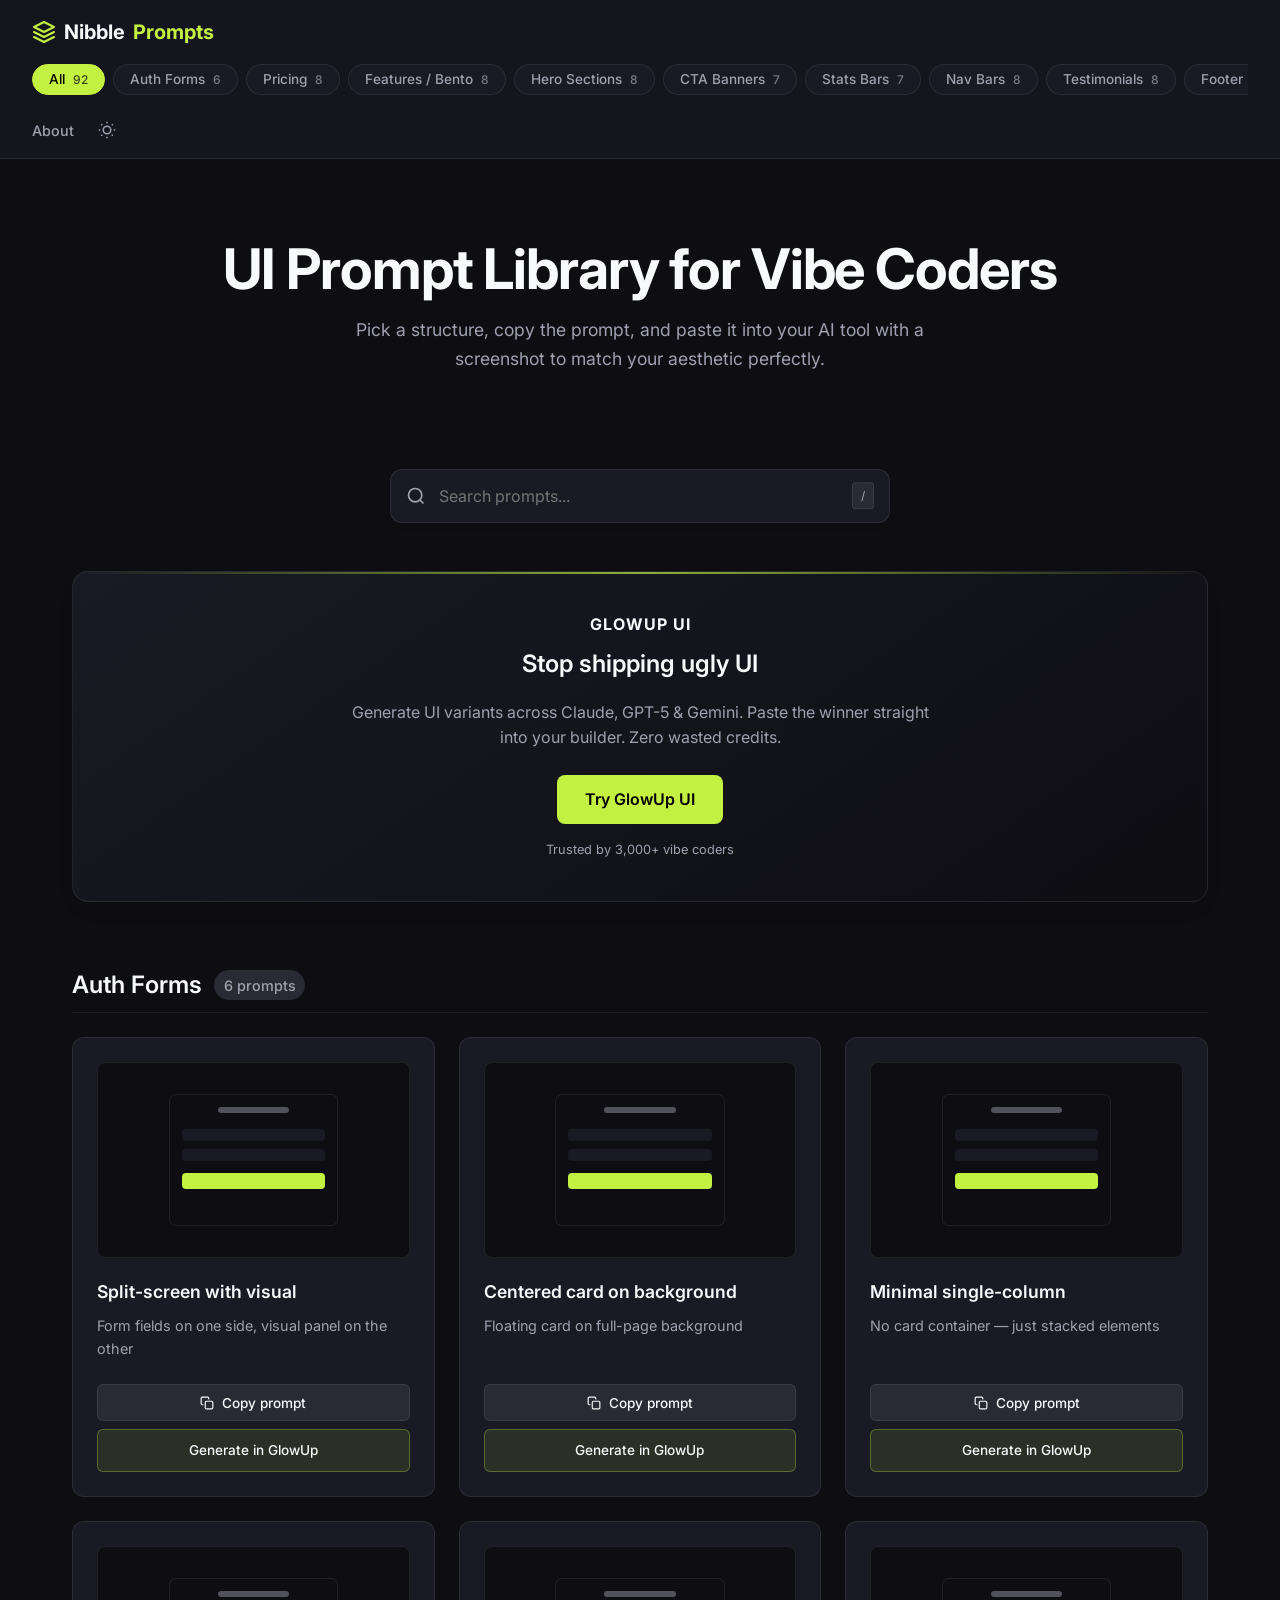
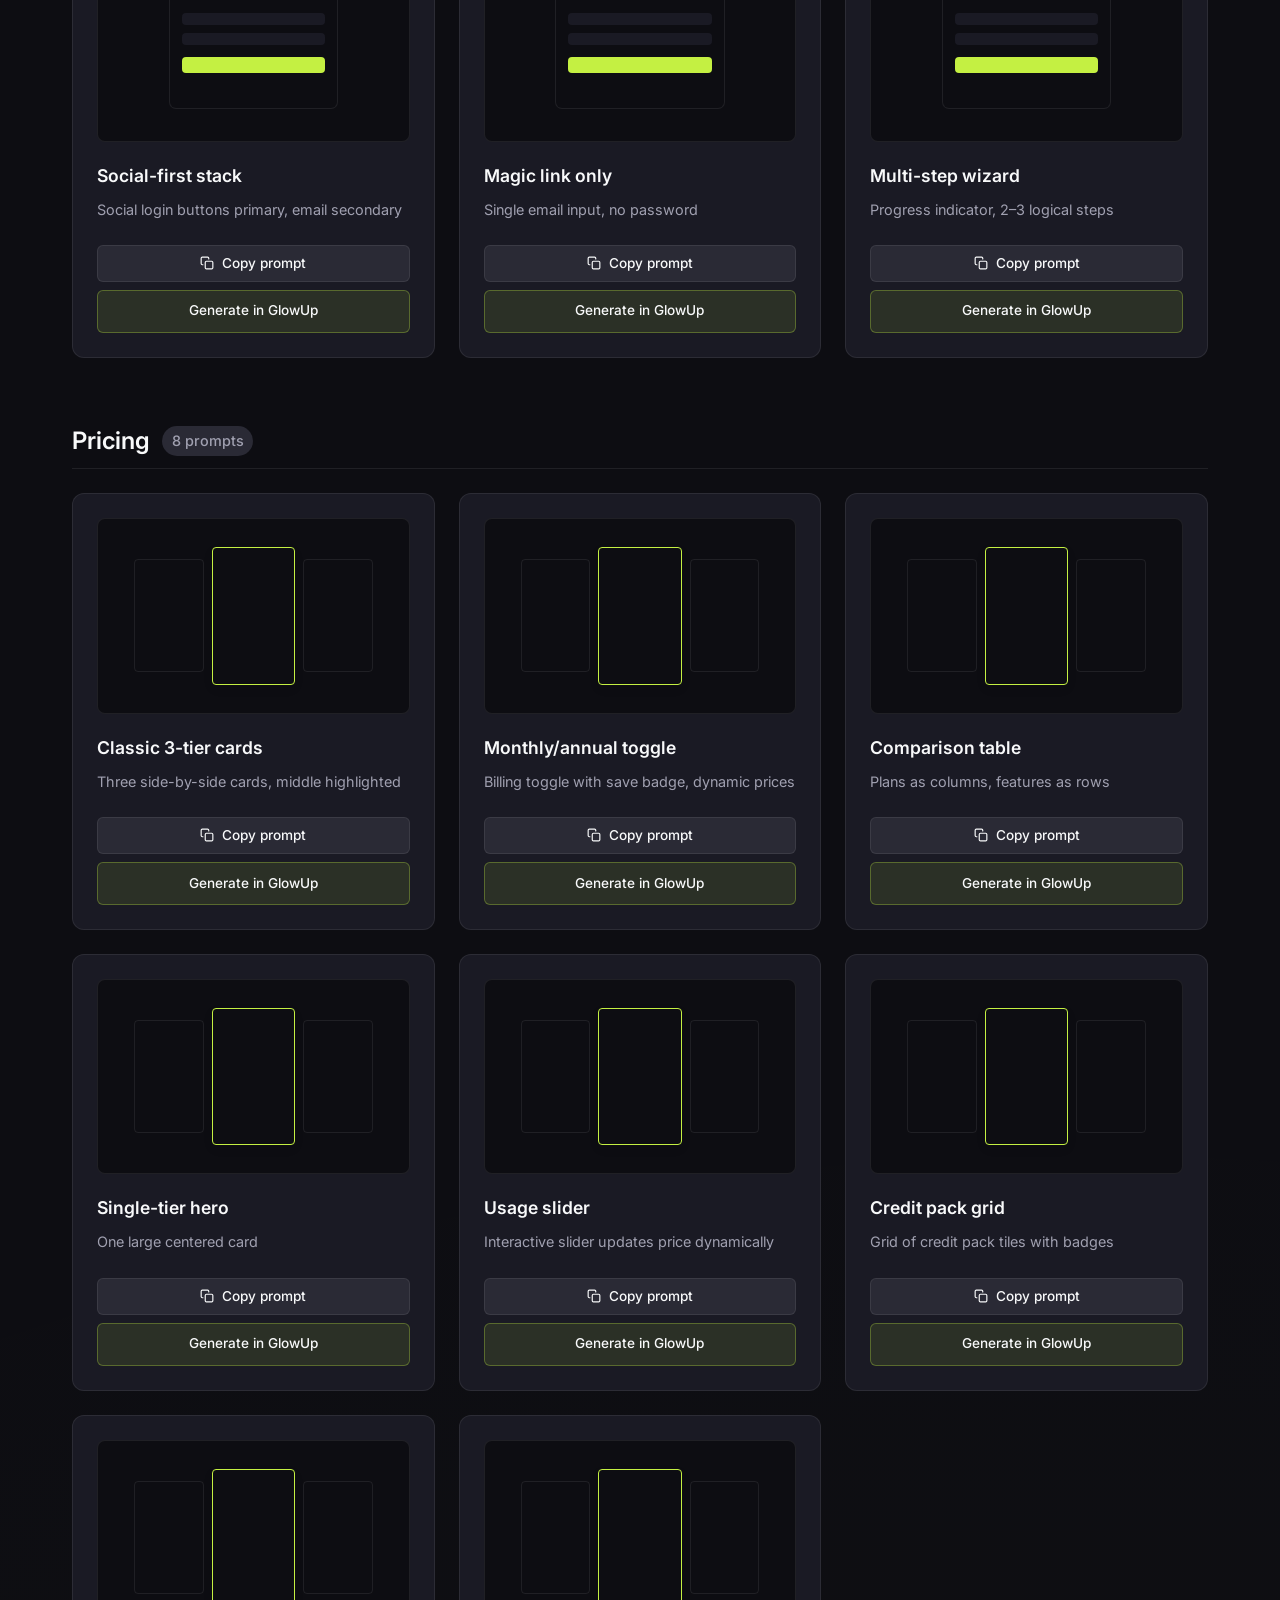
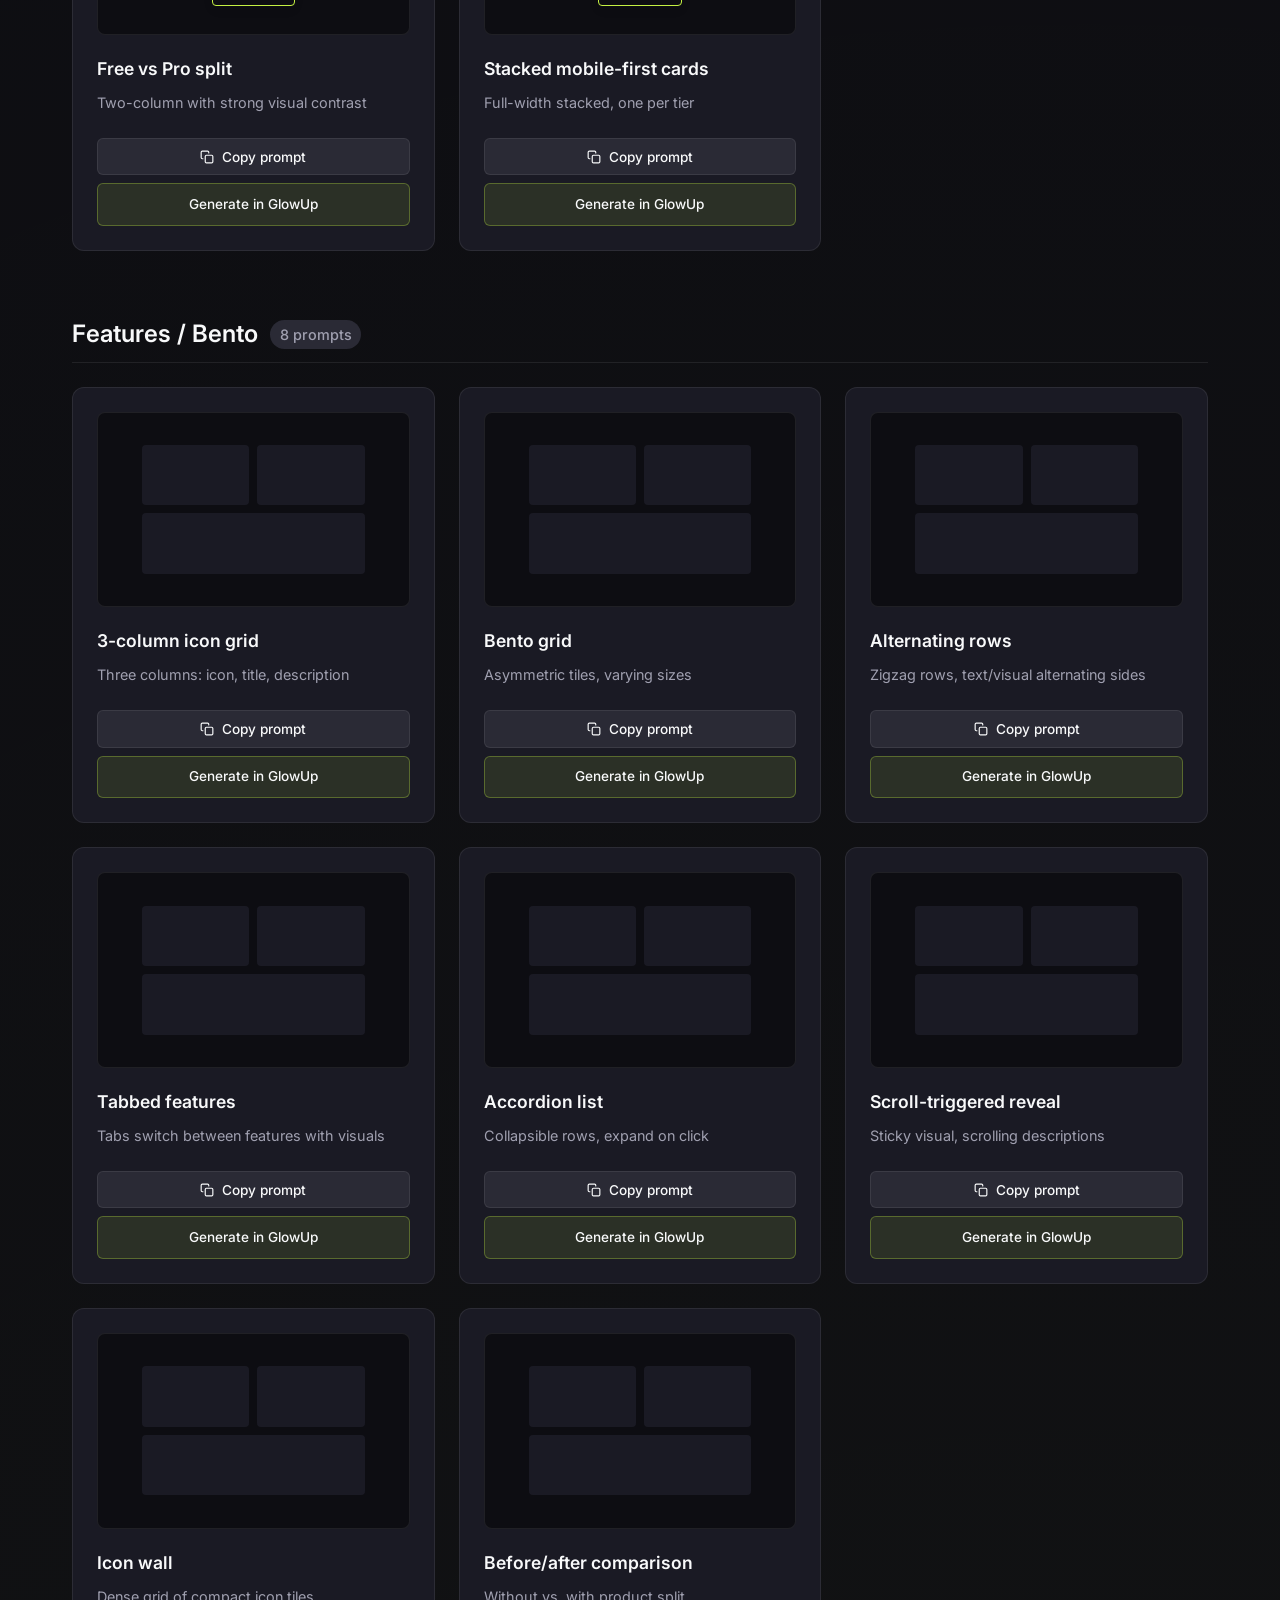
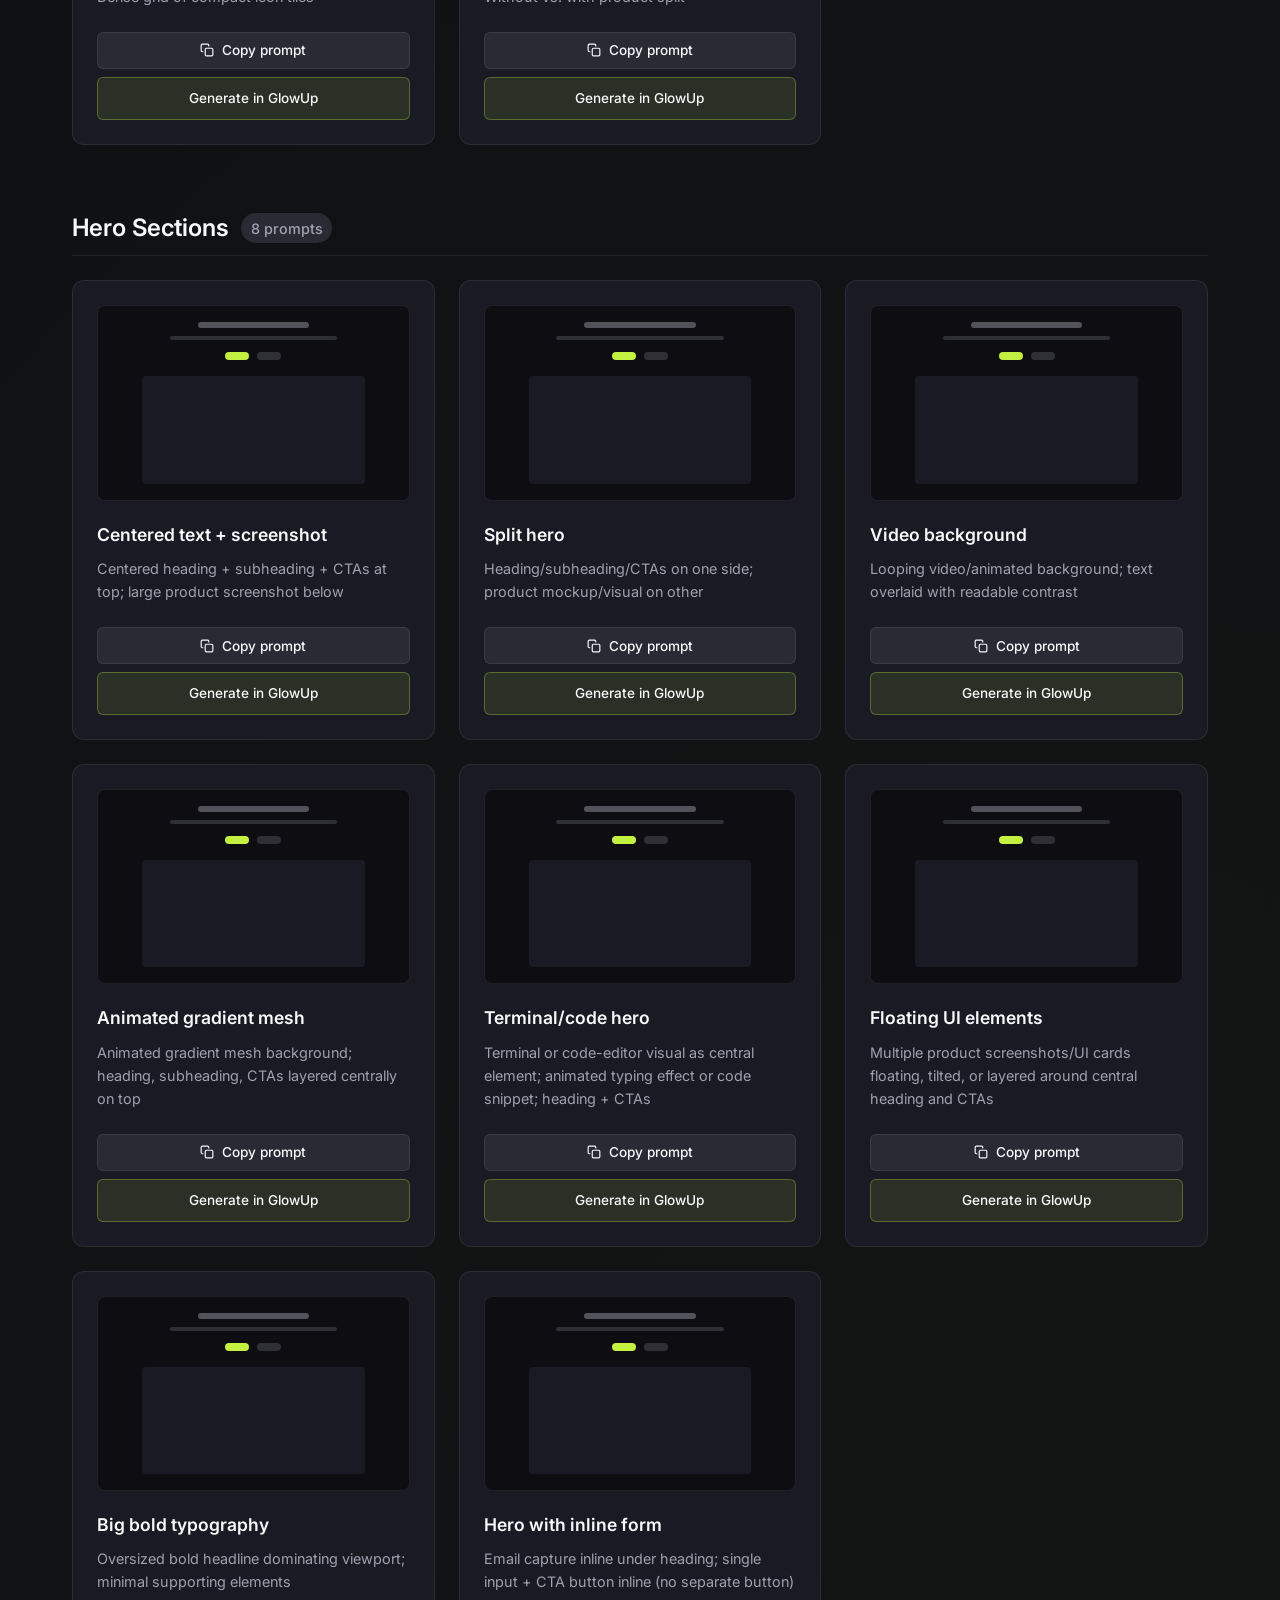
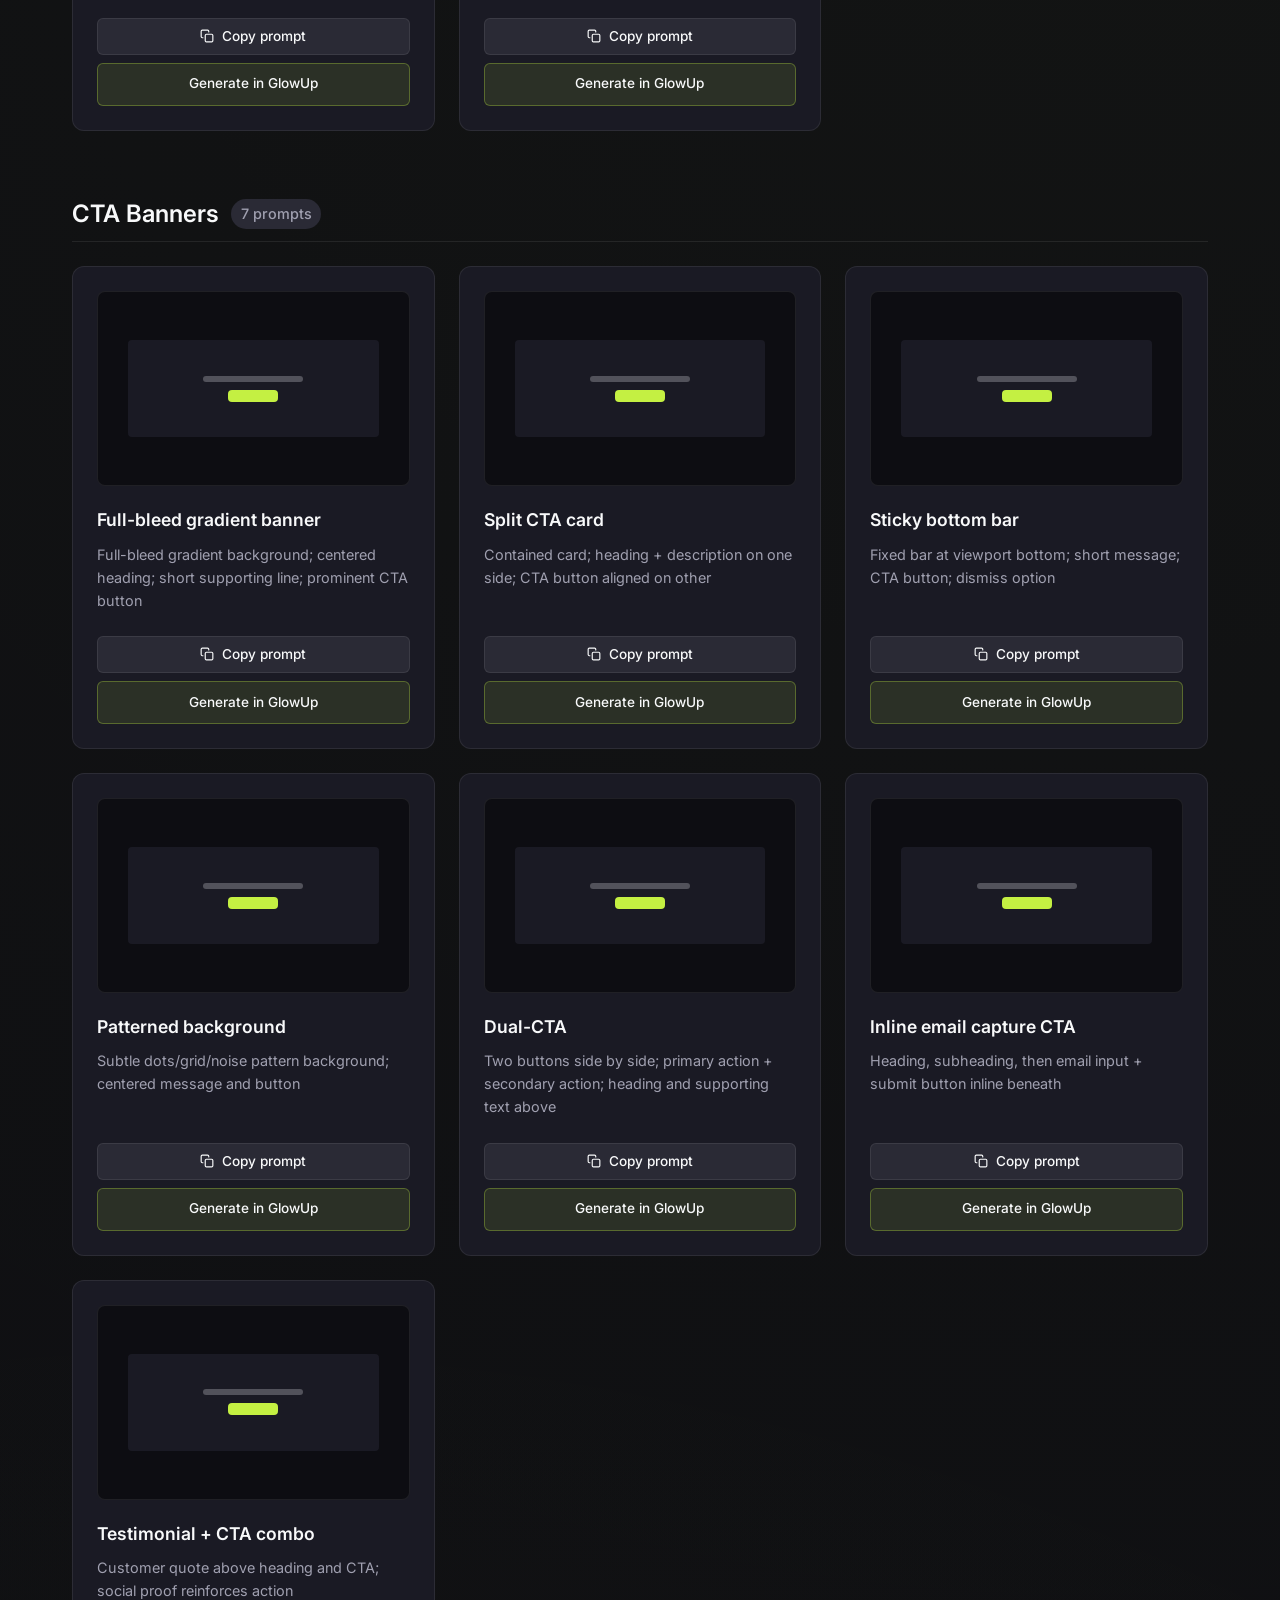
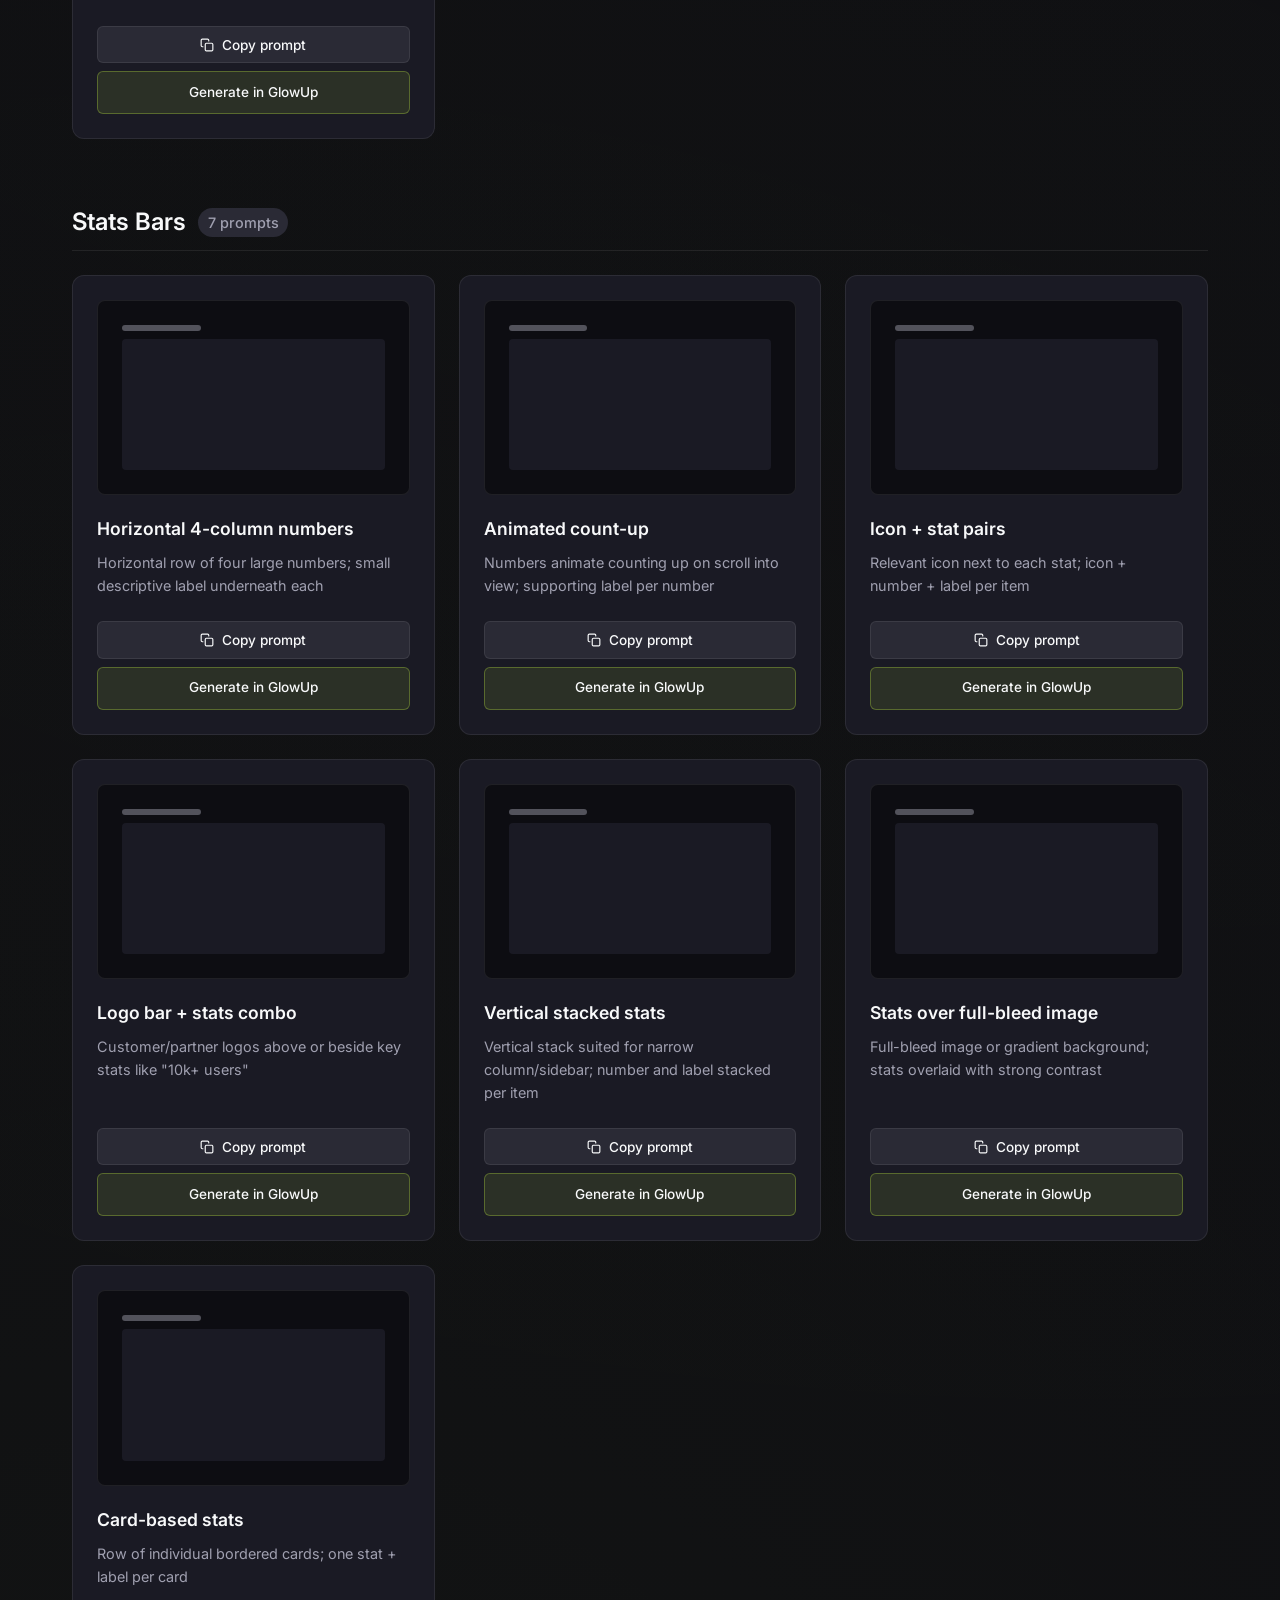
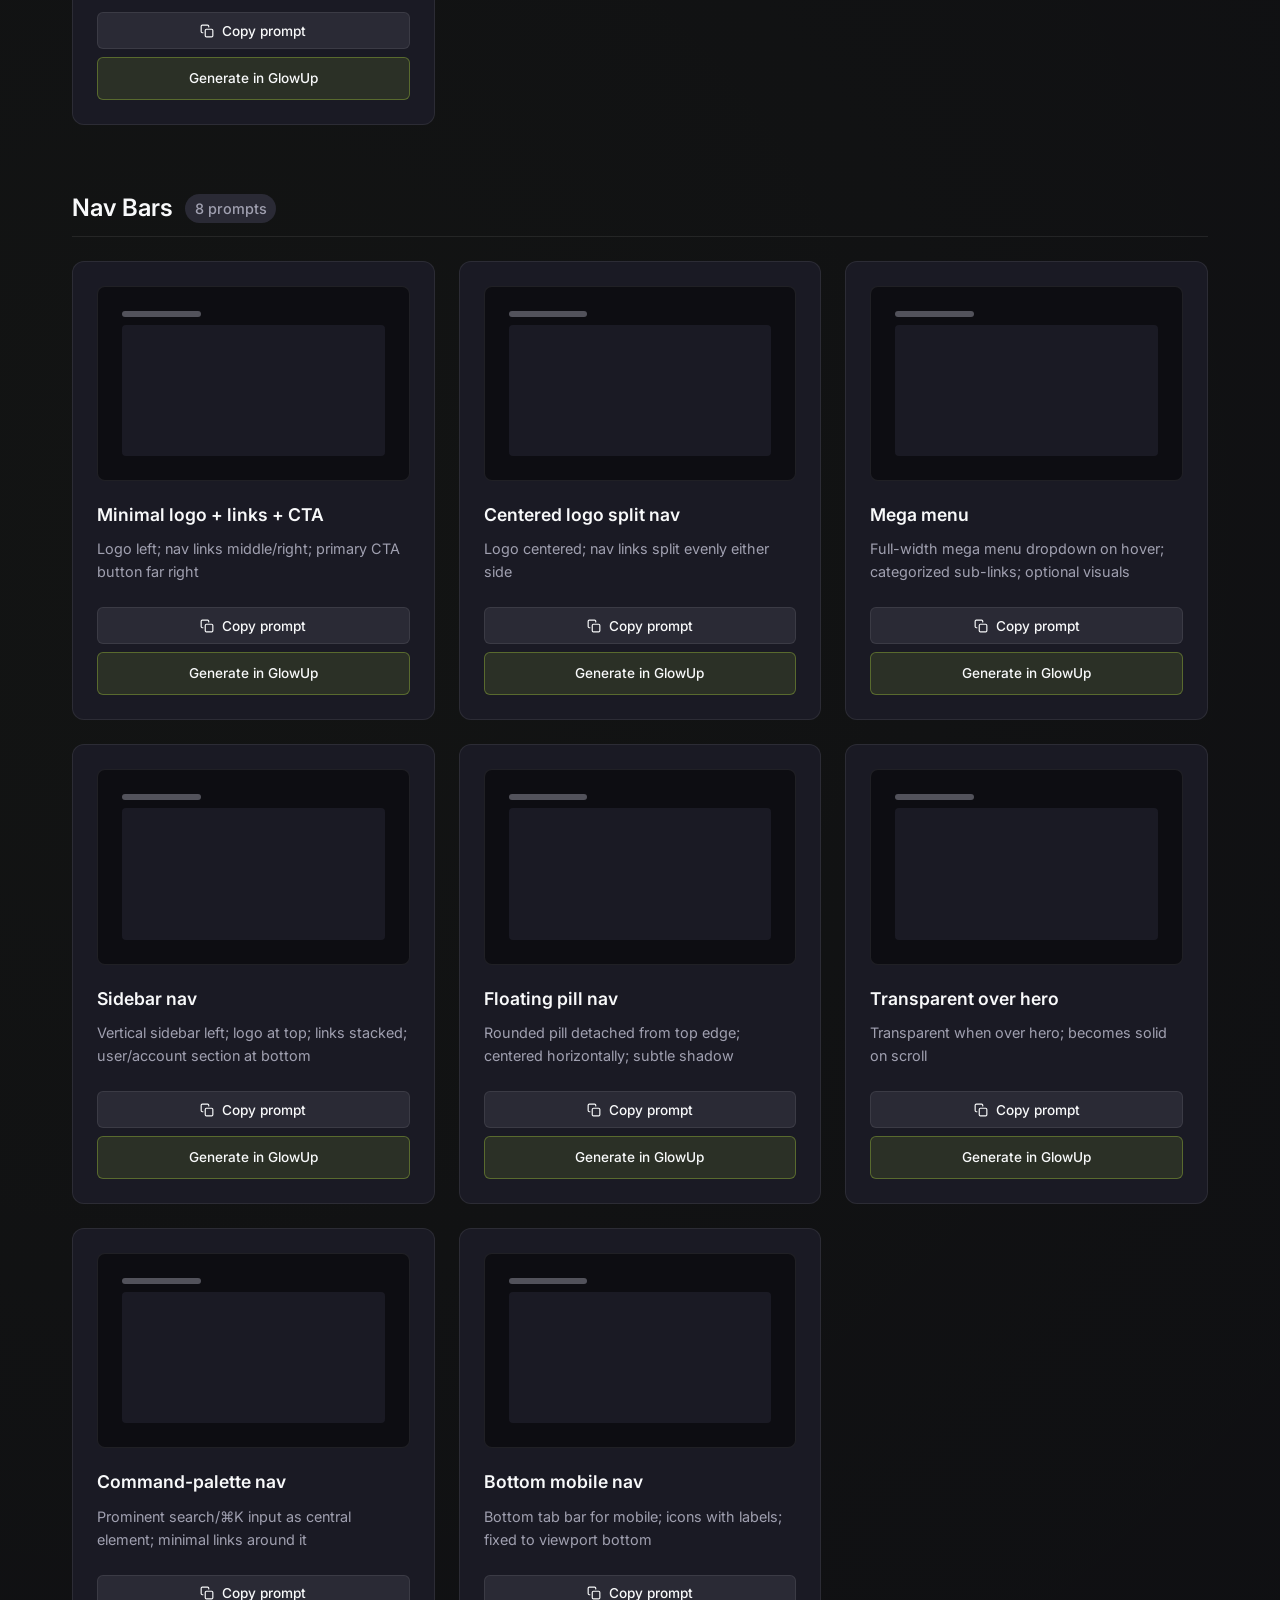
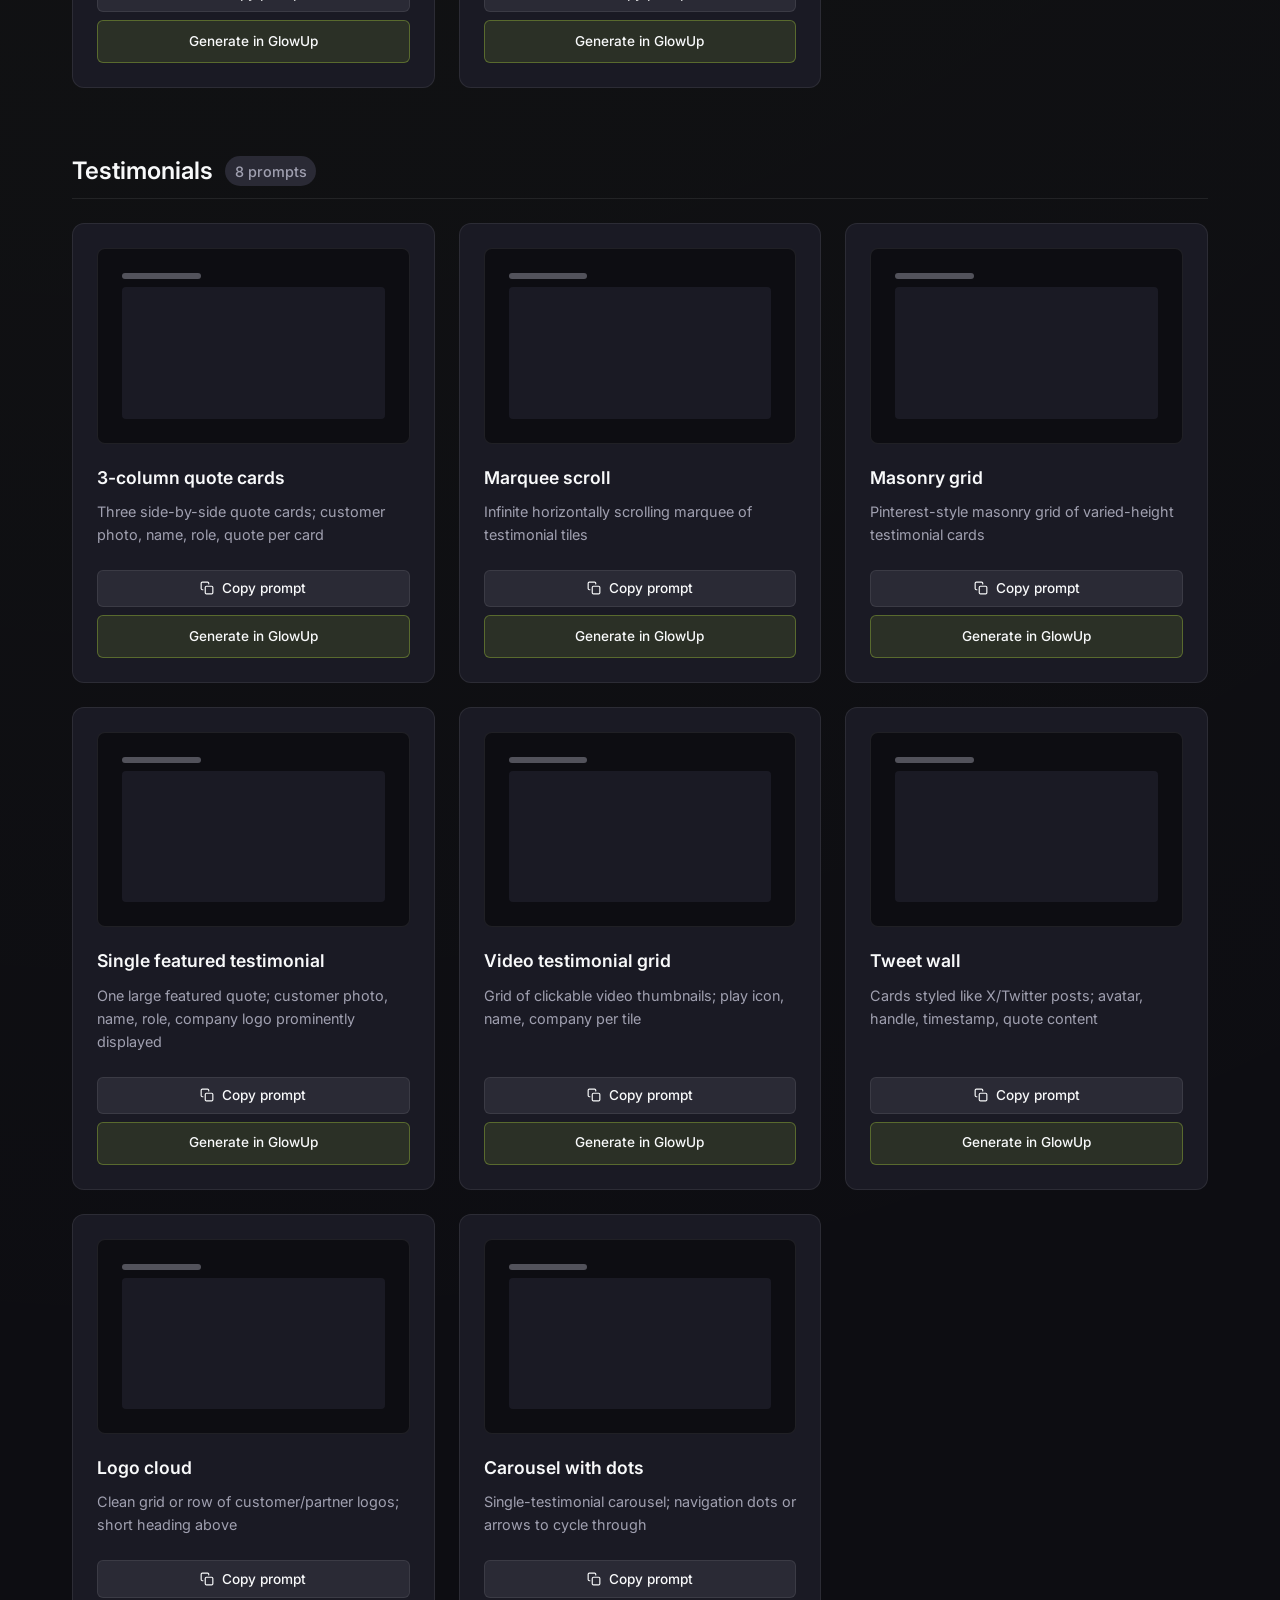
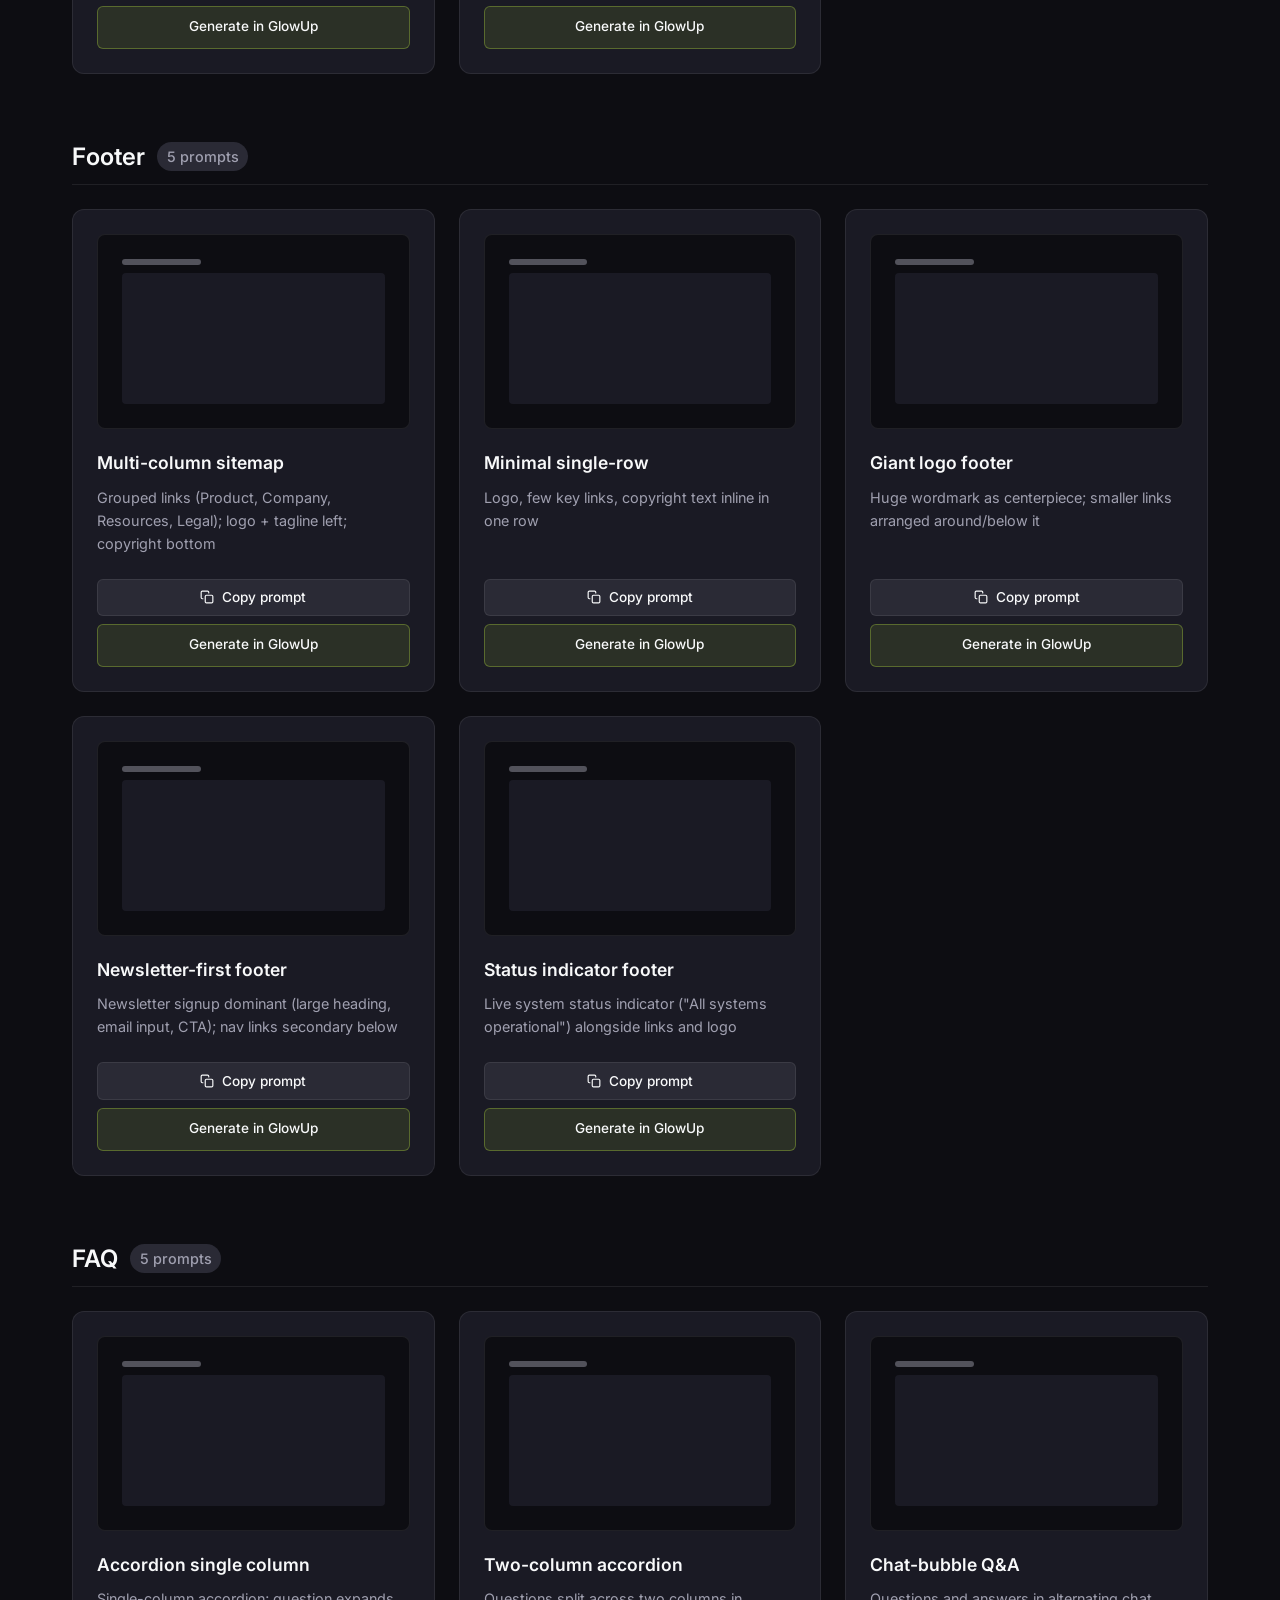
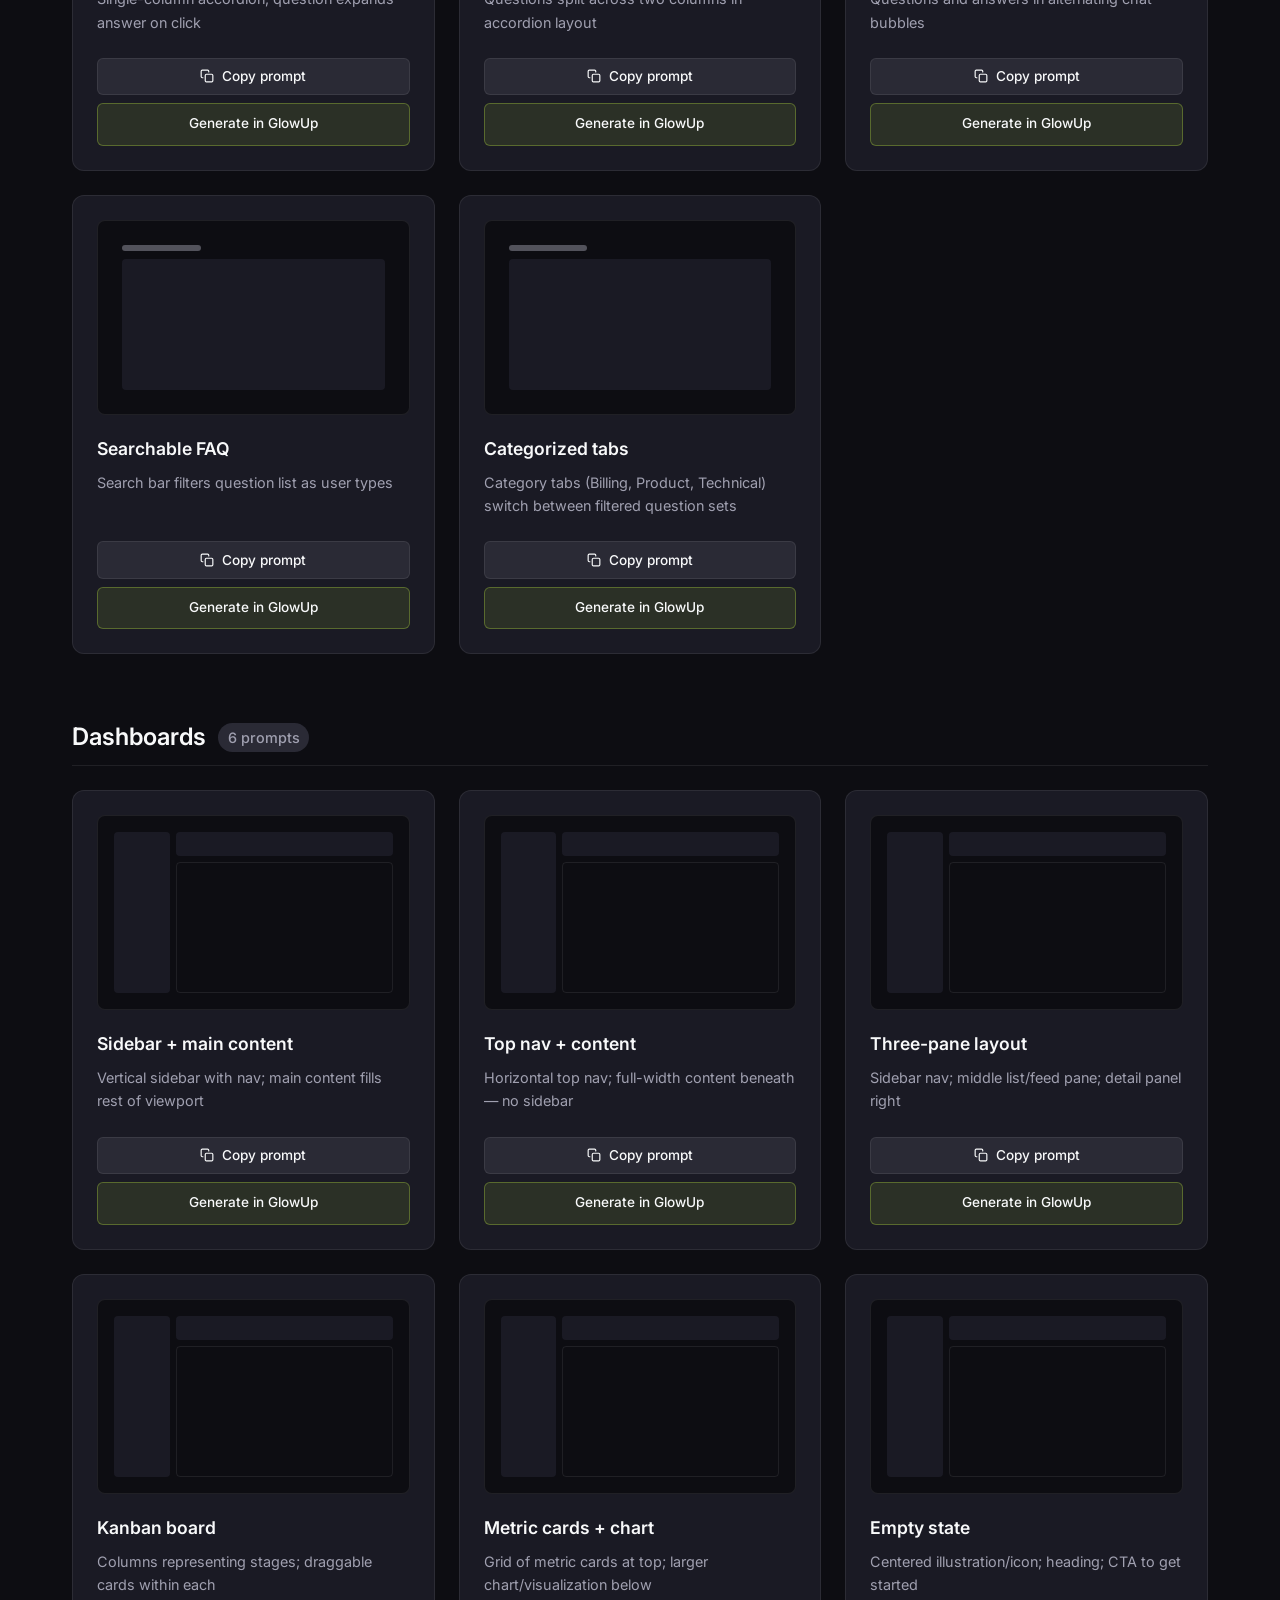
==== commit 3fb1bd0d: "Revert to top-nav layout, add theme toggle, match light theme accent to dark theme" ====
--- a/index.html
+++ b/index.html
@@ -6,72 +6,68 @@
     <title>Nibble Prompts — UI Prompts for Vibe Coders</title>
     <meta name="description" content="A curated library of layout prompts for vibe coders. Pick a structure, copy the prompt, paste it into your AI tool with a screenshot — get a matching UI.">
     <link rel="stylesheet" href="style.css">
+    <script>
+      // Apply theme immediately to prevent flash
+      const savedTheme = localStorage.getItem('theme') || 'dark';
+      document.documentElement.setAttribute('data-theme', savedTheme);
+    </script>
 </head>
 <body>
-    <div class="app-layout">
-        <!-- Sidebar -->
-        <aside class="sidebar" id="sidebar">
-            <div class="sidebar-header">
-                <a href="index.html" class="logo">
-                    <svg width="20" height="20" viewBox="0 0 24 24" fill="none" xmlns="http://www.w3.org/2000/svg">
-                        <path d="M12 2L2 7L12 12L22 7L12 2Z" stroke="var(--accent-color)" stroke-width="2" stroke-linecap="round" stroke-linejoin="round"/>
-                        <path d="M2 17L12 22L22 17" stroke="var(--accent-color)" stroke-width="2" stroke-linecap="round" stroke-linejoin="round"/>
-                        <path d="M2 12L12 17L22 12" stroke="var(--accent-color)" stroke-width="2" stroke-linecap="round" stroke-linejoin="round"/>
-                    </svg>
-                    <span class="logo-text">Prompt Library</span>
-                </a>
-                <button class="toggle-sidebar" id="toggle-sidebar" title="Toggle Sidebar">
-                    <svg width="16" height="16" viewBox="0 0 24 24" fill="none" stroke="currentColor" stroke-width="2"><path d="M15 18l-6-6 6-6"/></svg>
-                </button>
-            </div>
-
-            <div class="sidebar-search">
-                <div class="search-wrapper">
-                    <svg class="search-icon" width="16" height="16" viewBox="0 0 24 24" fill="none" stroke="currentColor" stroke-width="2">
-                        <circle cx="11" cy="11" r="8"></circle>
-                        <line x1="21" y1="21" x2="16.65" y2="16.65"></line>
-                    </svg>
-                    <input type="text" id="search-input" placeholder="Search prompts..." autocomplete="off">
-                    <kbd class="shortcut-hint">/</kbd>
-                </div>
-            </div>
-
-            <div class="category-list" id="category-tabs">
+    <header>
+        <div class="header-container">
+            <a href="index.html" class="logo">
+                <svg width="24" height="24" viewBox="0 0 24 24" fill="none" xmlns="http://www.w3.org/2000/svg">
+                    <path d="M12 2L2 7L12 12L22 7L12 2Z" stroke="var(--accent-color)" stroke-width="2" stroke-linecap="round" stroke-linejoin="round"/>
+                    <path d="M2 17L12 22L22 17" stroke="var(--accent-color)" stroke-width="2" stroke-linecap="round" stroke-linejoin="round"/>
+                    <path d="M2 12L12 17L22 12" stroke="var(--accent-color)" stroke-width="2" stroke-linecap="round" stroke-linejoin="round"/>
+                </svg>
+                Nibble <span>Prompts</span>
+            </a>
+            
+            <div class="category-tabs" id="category-tabs">
                 <!-- Categories will be injected here by JS -->
             </div>
 
-            <div class="sidebar-footer">
-                <a href="about.html" class="sidebar-link">About</a>
-                <button class="theme-toggle" id="theme-toggle" title="Toggle Theme">
-                    <svg width="18" height="18" viewBox="0 0 24 24" fill="none" stroke="currentColor" stroke-width="2"><path d="M21 12.79A9 9 0 1 1 11.21 3 7 7 0 0 0 21 12.79z"></path></svg>
+            <nav class="nav-links">
+                <a href="about.html">About</a>
+                <button class="theme-toggle" id="theme-toggle" title="Toggle Light/Dark Mode">
+                    <!-- Icon will be injected by JS -->
                 </button>
-            </div>
-        </aside>
+            </nav>
+        </div>
+    </header>
 
-        <!-- Main Content -->
-        <main class="main-content" id="main-content">
-            <div class="main-header">
-                <h1 id="page-title">UI Prompt Library</h1>
-                <p id="page-subtitle">Pick a structure, copy the prompt, and paste it into your AI tool.</p>
-            </div>
+    <main>
+        <section class="hero">
+            <h1>UI Prompt Library for Vibe Coders</h1>
+            <p>Pick a structure, copy the prompt, and paste it into your AI tool with a screenshot to match your aesthetic perfectly.</p>
+        </section>
 
-            <section class="ad-banner">
-                <div class="ad-content-wrapper">
-                    <div class="ad-logo">GLOWUP UI</div>
-                    <div class="ad-tagline">Stop shipping ugly UI</div>
-                    <p class="ad-desc">Generate UI variants across Claude, GPT-5 & Gemini. Paste the winner straight into your builder. Zero wasted credits.</p>
-                </div>
-                <div class="ad-action-wrapper">
-                    <a href="https://glowupui.io" target="_blank" class="btn-try-glowup">Try GlowUp UI</a>
-                    <div class="trust-signal">Trusted by 3,000+ vibe coders</div>
-                </div>
-            </section>
+        <div class="search-container">
+            <svg class="search-icon" width="20" height="20" viewBox="0 0 24 24" fill="none" stroke="currentColor" stroke-width="2">
+                <circle cx="11" cy="11" r="8"></circle>
+                <line x1="21" y1="21" x2="16.65" y2="16.65"></line>
+            </svg>
+            <input type="text" id="search-input" class="search-input" placeholder="Search prompts..." autocomplete="off">
+            <span class="shortcut-hint">/</span>
+        </div>
 
-            <div id="prompts-container">
-                <!-- Prompts will be injected here by JS -->
-            </div>
-        </main>
-    </div>
+        <section class="ad-banner">
+            <div class="ad-logo">GLOWUP UI</div>
+            <div class="ad-tagline">Stop shipping ugly UI</div>
+            <p class="ad-desc">Generate UI variants across Claude, GPT-5 & Gemini. Paste the winner straight into your builder. Zero wasted credits.</p>
+            <a href="https://glowupui.io" target="_blank" class="btn-try-glowup">Try GlowUp UI</a>
+            <div class="trust-signal">Trusted by 3,000+ vibe coders</div>
+        </section>
+
+        <div id="prompts-container">
+            <!-- Prompts will be injected here by JS -->
+        </div>
+    </main>
+
+    <footer>
+        <p>&copy; 2026 Nibble Prompts. A clone inspired by VibeUI.</p>
+    </footer>
 
     <script src="data.js"></script>
     <script src="script.js"></script>
--- a/style.css
+++ b/style.css
@@ -1,49 +1,16 @@
 @import url('https://fonts.googleapis.com/css2?family=Inter:wght@300;400;500;600;700&display=swap');
 
 :root {
-  /* Light Theme (VibeUI Default) */
-  --bg-color: #fbfaf9;
-  --bg-secondary: #ffffff;
-  --bg-tertiary: #f4f4f5;
-  --text-primary: #18181b;
-  --text-secondary: #71717a;
-  --text-muted: #a1a1aa;
-  --accent-color: #18181b;
-  --accent-hover: #27272a;
-  --accent-light: #e4e4e7;
-  --border-color: #e4e4e7;
-  --btn-bg: #f4f4f5;
-  --btn-hover: #e4e4e7;
-  --glowup-bg: #fde6d5;
-  --glowup-hover: #fbdec5;
-  --glowup-text: #18181b;
-  
-  /* Wireframe Colors */
-  --wf-bg: #eaeaea;
-  --wf-element: #71717a;
-  --wf-accent: #86efac;
-  --wf-card: #ffffff;
-  --wf-border: #e4e4e7;
-  
-  --sidebar-width: 260px;
-}
-
-[data-theme="dark"] {
+  /* Dark Theme (Original & Default) */
   --bg-color: #0d0d12;
-  --bg-secondary: #16161f;
+  --bg-secondary: #1a1a24;
   --bg-tertiary: #2a2a35;
   --text-primary: #f8f9fa;
   --text-secondary: #a0a0b0;
-  --text-muted: #71717a;
   --accent-color: #c4f042;
   --accent-hover: #b0d83b;
-  --accent-light: #2a2a35;
   --border-color: rgba(255, 255, 255, 0.08);
-  --btn-bg: #2a2a35;
-  --btn-hover: #3f3f4e;
-  --glowup-bg: rgba(249, 115, 22, 0.15);
-  --glowup-hover: rgba(249, 115, 22, 0.25);
-  --glowup-text: #fb923c;
+  --glass-bg: rgba(26, 26, 36, 0.7);
   
   --wf-bg: #1a1a24;
   --wf-element: #52525b;
@@ -52,6 +19,25 @@
   --wf-border: rgba(255, 255, 255, 0.08);
 }
 
+[data-theme="light"] {
+  /* Light Theme with matched secondary/accent colors */
+  --bg-color: #fbfaf9;
+  --bg-secondary: #ffffff;
+  --bg-tertiary: #f4f4f5;
+  --text-primary: #18181b;
+  --text-secondary: #71717a;
+  --accent-color: #c4f042; /* Keeping the neon green */
+  --accent-hover: #b0d83b;
+  --border-color: #e4e4e7;
+  --glass-bg: rgba(255, 255, 255, 0.8);
+
+  --wf-bg: #eaeaea;
+  --wf-element: #a1a1aa;
+  --wf-accent: #c4f042;
+  --wf-card: #ffffff;
+  --wf-border: #e4e4e7;
+}
+
 * {
   box-sizing: border-box;
   margin: 0;
@@ -62,210 +48,66 @@
   font-family: 'Inter', sans-serif;
   background-color: var(--bg-color);
   color: var(--text-primary);
-  line-height: 1.5;
-  height: 100vh;
-  overflow: hidden;
+  line-height: 1.6;
+  overflow-x: hidden;
   transition: background-color 0.3s ease, color 0.3s ease;
-}
-
-.app-layout {
-  display: flex;
-  height: 100%;
-  width: 100%;
-}
-
-/* Sidebar */
-.sidebar {
-  width: var(--sidebar-width);
-  background: var(--bg-color);
-  border-right: 1px solid var(--border-color);
-  display: flex;
-  flex-direction: column;
-  flex-shrink: 0;
-  height: 100%;
-  transition: all 0.3s ease;
-}
-
-.sidebar.collapsed {
-  width: 60px;
-}
-
-.sidebar.collapsed .logo-text,
-.sidebar.collapsed .search-wrapper input,
-.sidebar.collapsed .shortcut-hint,
-.sidebar.collapsed .cat-name,
-.sidebar.collapsed .count-badge,
-.sidebar.collapsed .sidebar-link {
-  display: none;
-}
-
-.sidebar.collapsed .sidebar-header {
-  justify-content: center;
-}
-
-.sidebar.collapsed .toggle-sidebar {
-  transform: rotate(180deg);
-  margin-left: 0;
-}
-
-.sidebar.collapsed .search-wrapper {
-  padding: 0.5rem;
-  justify-content: center;
-}
-
-.sidebar.collapsed .search-icon {
-  position: static;
-  transform: none;
-}
-
-.sidebar-header {
-  padding: 1rem 1.25rem;
+  background-image: 
+    radial-gradient(circle at 15% 50%, rgba(196, 240, 66, 0.03), transparent 25%),
+    radial-gradient(circle at 85% 30%, rgba(196, 240, 66, 0.03), transparent 25%);
+}
+
+/* Header (Restored to Top Nav) */
+header {
+  position: sticky;
+  top: 0;
+  z-index: 100;
+  background: var(--glass-bg);
+  backdrop-filter: blur(12px);
+  -webkit-backdrop-filter: blur(12px);
+  border-bottom: 1px solid var(--border-color);
+  padding: 1rem 2rem;
+  transition: background-color 0.3s ease, border-color 0.3s ease;
+}
+
+.header-container {
+  max-width: 1400px;
+  margin: 0 auto;
   display: flex;
   justify-content: space-between;
   align-items: center;
-  border-bottom: 1px solid var(--border-color);
-  height: 60px;
+  flex-wrap: wrap;
+  gap: 1rem;
 }
 
 .logo {
+  font-size: 1.25rem;
+  font-weight: 700;
+  color: var(--text-primary);
+  text-decoration: none;
   display: flex;
   align-items: center;
   gap: 0.5rem;
+}
+
+.logo span {
+  color: var(--accent-color);
+}
+
+.nav-links {
+  display: flex;
+  align-items: center;
+  gap: 1.5rem;
+}
+
+.nav-links a {
+  color: var(--text-secondary);
   text-decoration: none;
-  font-weight: 700;
-  color: var(--text-primary);
-  font-size: 1rem;
-}
-
-.logo svg {
-  flex-shrink: 0;
-}
-
-.toggle-sidebar {
-  background: none;
-  border: 1px solid var(--border-color);
-  border-radius: 4px;
-  color: var(--text-secondary);
-  cursor: pointer;
-  display: flex;
-  align-items: center;
-  justify-content: center;
-  padding: 0.25rem;
-  transition: all 0.2s;
-}
-
-.toggle-sidebar:hover {
-  background: var(--bg-tertiary);
-  color: var(--text-primary);
-}
-
-.sidebar-search {
-  padding: 1rem 1.25rem;
-}
-
-.search-wrapper {
-  position: relative;
-  display: flex;
-  align-items: center;
-}
-
-.search-wrapper input {
-  width: 100%;
-  background: var(--bg-secondary);
-  border: 1px solid var(--border-color);
-  padding: 0.5rem 2rem;
-  border-radius: 6px;
-  font-size: 0.85rem;
-  color: var(--text-primary);
-  outline: none;
-  transition: border-color 0.2s;
-}
-
-.search-wrapper input:focus {
-  border-color: var(--text-secondary);
-}
-
-.search-icon {
-  position: absolute;
-  left: 0.6rem;
-  color: var(--text-muted);
-  pointer-events: none;
-}
-
-.shortcut-hint {
-  position: absolute;
-  right: 0.4rem;
-  font-size: 0.7rem;
-  background: var(--bg-tertiary);
-  border: 1px solid var(--border-color);
-  padding: 0.1rem 0.3rem;
-  border-radius: 4px;
-  color: var(--text-muted);
-}
-
-.category-list {
-  flex-grow: 1;
-  overflow-y: auto;
-  padding: 0 0.75rem;
-  display: flex;
-  flex-direction: column;
-  gap: 0.15rem;
-  scrollbar-width: thin;
-}
-
-.cat-btn {
-  display: flex;
-  justify-content: space-between;
-  align-items: center;
-  width: 100%;
-  padding: 0.5rem 0.75rem;
-  background: transparent;
-  border: none;
-  border-radius: 6px;
-  color: var(--text-secondary);
-  font-size: 0.85rem;
-  cursor: pointer;
-  text-align: left;
-  transition: all 0.2s;
-  font-family: inherit;
-}
-
-.cat-btn:hover {
-  background: var(--bg-tertiary);
-  color: var(--text-primary);
-}
-
-.cat-btn.active {
-  background: var(--accent-color);
-  color: var(--bg-color);
   font-weight: 500;
-}
-
-[data-theme="dark"] .cat-btn.active {
-  color: #000;
-}
-
-.count-badge {
-  font-size: 0.75rem;
-  opacity: 0.8;
-}
-
-.sidebar-footer {
-  padding: 1rem 1.25rem;
-  border-top: 1px solid var(--border-color);
-  display: flex;
-  justify-content: space-between;
-  align-items: center;
-}
-
-.sidebar-link {
-  color: var(--text-secondary);
-  text-decoration: none;
-  font-size: 0.85rem;
-  font-weight: 500;
-}
-
-.sidebar-link:hover {
+  font-size: 0.9rem;
+  transition: color 0.2s ease;
+}
+
+.nav-links a:hover {
   color: var(--text-primary);
 }
 
@@ -277,152 +119,265 @@
   display: flex;
   align-items: center;
   justify-content: center;
-  padding: 0.25rem;
-  border-radius: 4px;
+  transition: color 0.2s ease;
 }
 
 .theme-toggle:hover {
   color: var(--text-primary);
+}
+
+/* Category Tabs */
+.category-tabs {
+  display: flex;
+  gap: 0.5rem;
+  overflow-x: auto;
+  padding-bottom: 0.5rem;
+  scrollbar-width: none;
+  width: 100%;
+}
+
+.category-tabs::-webkit-scrollbar {
+  display: none;
+}
+
+.tab-btn {
+  background: var(--bg-secondary);
+  color: var(--text-secondary);
+  border: 1px solid var(--border-color);
+  padding: 0.4rem 1rem;
+  border-radius: 9999px;
+  font-family: inherit;
+  font-size: 0.85rem;
+  font-weight: 500;
+  cursor: pointer;
+  white-space: nowrap;
+  transition: all 0.3s ease;
+}
+
+.tab-btn:hover {
   background: var(--bg-tertiary);
-}
-
-/* Main Content */
-.main-content {
-  flex-grow: 1;
-  overflow-y: auto;
-  padding: 2.5rem 3rem;
-  background: var(--bg-color);
-}
-
-.main-header {
-  margin-bottom: 2rem;
-}
-
-.main-header h1 {
-  font-size: 1.5rem;
-  font-weight: 600;
-  margin-bottom: 0.25rem;
-}
-
-.main-header p {
-  color: var(--text-secondary);
-  font-size: 0.9rem;
+  color: var(--text-primary);
+  transform: translateY(-1px);
+}
+
+.tab-btn.active {
+  background: var(--accent-color);
+  color: #000;
+  border-color: var(--accent-color);
+}
+
+.count-badge {
+  opacity: 0.7;
+  font-size: 0.75rem;
+  margin-left: 0.25rem;
+}
+
+/* Main Layout */
+main {
+  max-width: 1200px;
+  margin: 0 auto;
+  padding: 2rem;
+}
+
+/* Hero Section */
+.hero {
+  text-align: center;
+  padding: 3rem 0 4rem;
+}
+
+.hero h1 {
+  font-size: 3.5rem;
+  font-weight: 700;
+  margin-bottom: 1rem;
+  color: var(--text-primary);
+  line-height: 1.1;
+  letter-spacing: -0.02em;
+}
+
+.hero p {
+  color: var(--text-secondary);
+  font-size: 1.1rem;
+  max-width: 600px;
+  margin: 0 auto 2rem;
+}
+
+/* Search Bar */
+.search-container {
+  position: relative;
+  max-width: 500px;
+  margin: 0 auto 3rem;
+}
+
+.search-input {
+  width: 100%;
+  background: var(--bg-secondary);
+  border: 1px solid var(--border-color);
+  color: var(--text-primary);
+  padding: 1rem 1rem 1rem 3rem;
+  border-radius: 0.75rem;
+  font-family: inherit;
+  font-size: 1rem;
+  outline: none;
+  transition: all 0.3s ease;
+  box-shadow: 0 4px 6px -1px rgba(0, 0, 0, 0.05);
+}
+
+.search-input:focus {
+  border-color: var(--accent-color);
+  box-shadow: 0 0 0 2px rgba(196, 240, 66, 0.2);
+}
+
+.search-icon {
+  position: absolute;
+  left: 1rem;
+  top: 50%;
+  transform: translateY(-50%);
+  color: var(--text-secondary);
+  pointer-events: none;
+}
+
+.shortcut-hint {
+  position: absolute;
+  right: 1rem;
+  top: 50%;
+  transform: translateY(-50%);
+  background: var(--bg-tertiary);
+  color: var(--text-secondary);
+  font-size: 0.75rem;
+  padding: 0.2rem 0.5rem;
+  border-radius: 0.25rem;
+  border: 1px solid var(--border-color);
+  pointer-events: none;
 }
 
 /* Ad Banner */
 .ad-banner {
-  background: var(--bg-secondary);
-  border: 1px solid var(--border-color);
-  border-radius: 8px;
-  padding: 1.5rem 2rem;
-  margin-bottom: 3rem;
-  display: flex;
-  justify-content: space-between;
-  align-items: center;
-  box-shadow: 0 1px 3px rgba(0,0,0,0.02);
-}
-
-.ad-content-wrapper {
+  background: linear-gradient(145deg, var(--bg-secondary) 0%, var(--bg-color) 100%);
+  border: 1px solid var(--border-color);
+  border-radius: 1rem;
+  padding: 2.5rem;
+  margin-bottom: 4rem;
+  text-align: center;
+  position: relative;
+  overflow: hidden;
+  box-shadow: 0 10px 30px rgba(0,0,0,0.02);
+}
+
+.ad-banner::before {
+  content: '';
+  position: absolute;
+  top: 0;
+  left: 0;
+  right: 0;
+  height: 2px;
+  background: linear-gradient(90deg, transparent, var(--accent-color), transparent);
+  opacity: 0.7;
+}
+
+.ad-logo {
+  font-size: 1rem;
+  font-weight: 700;
+  margin-bottom: 0.5rem;
+  letter-spacing: 1px;
+}
+
+.ad-tagline {
+  font-size: 1.5rem;
+  color: var(--text-primary);
+  margin-bottom: 1rem;
+  font-weight: 600;
+}
+
+.ad-desc {
+  color: var(--text-secondary);
+  margin-bottom: 1.5rem;
   max-width: 600px;
-}
-
-.ad-logo {
-  font-size: 0.75rem;
-  font-weight: 700;
-  letter-spacing: 1px;
-  margin-bottom: 0.25rem;
-  color: var(--text-muted);
-}
-
-.ad-tagline {
-  font-size: 1.25rem;
-  font-weight: 600;
-  margin-bottom: 0.5rem;
-}
-
-.ad-desc {
-  font-size: 0.9rem;
-  color: var(--text-secondary);
-}
-
-.ad-action-wrapper {
-  text-align: center;
-  flex-shrink: 0;
+  margin-inline: auto;
 }
 
 .btn-try-glowup {
   display: inline-block;
   background: var(--accent-color);
-  color: var(--bg-color);
+  color: #000;
   text-decoration: none;
-  padding: 0.6rem 1.25rem;
-  border-radius: 6px;
-  font-weight: 500;
-  font-size: 0.9rem;
-  transition: all 0.2s;
-  margin-bottom: 0.5rem;
-}
-
-[data-theme="dark"] .btn-try-glowup {
-  color: #000;
+  padding: 0.75rem 1.75rem;
+  border-radius: 0.5rem;
+  font-weight: 600;
+  transition: all 0.3s ease;
 }
 
 .btn-try-glowup:hover {
   background: var(--accent-hover);
+  transform: translateY(-2px);
+  box-shadow: 0 4px 12px rgba(196, 240, 66, 0.3);
 }
 
 .trust-signal {
-  font-size: 0.75rem;
-  color: var(--text-muted);
-}
-
-/* Prompt Grid */
+  margin-top: 1rem;
+  font-size: 0.8rem;
+  color: var(--text-secondary);
+}
+
+/* Prompts Grid */
 .category-section {
-  margin-bottom: 3.5rem;
+  margin-bottom: 4rem;
 }
 
 .category-title {
-  font-size: 1.25rem;
+  font-size: 1.5rem;
   font-weight: 600;
   margin-bottom: 1.5rem;
   padding-bottom: 0.5rem;
   border-bottom: 1px solid var(--border-color);
+  display: flex;
+  align-items: center;
+  gap: 0.75rem;
+}
+
+.category-count {
+  font-size: 0.9rem;
+  background: var(--bg-tertiary);
+  color: var(--text-secondary);
+  padding: 0.2rem 0.6rem;
+  border-radius: 9999px;
+  font-weight: 500;
 }
 
 .prompts-grid {
   display: grid;
-  grid-template-columns: repeat(auto-fill, minmax(300px, 1fr));
+  grid-template-columns: repeat(auto-fill, minmax(320px, 1fr));
   gap: 1.5rem;
 }
 
 /* Prompt Card */
 .prompt-card {
-  background: var(--bg-color);
-  border: 1px solid var(--border-color);
-  border-radius: 8px;
-  padding: 1.25rem;
+  background: var(--bg-secondary);
+  border: 1px solid var(--border-color);
+  border-radius: 0.75rem;
+  padding: 1.5rem;
+  transition: all 0.3s cubic-bezier(0.25, 0.8, 0.25, 1);
   display: flex;
   flex-direction: column;
-  transition: transform 0.2s, box-shadow 0.2s;
 }
 
 .prompt-card:hover {
-  box-shadow: 0 4px 12px rgba(0,0,0,0.05);
+  transform: translateY(-4px);
+  border-color: rgba(196, 240, 66, 0.4);
+  box-shadow: 0 10px 30px rgba(0,0,0,0.08);
 }
 
 /* Wireframe Previews */
 .wf-container {
   width: 100%;
   aspect-ratio: 1.6;
-  background: var(--bg-secondary);
+  background: var(--bg-color);
   border: 1px solid var(--wf-border);
-  border-radius: 6px;
+  border-radius: 0.5rem;
   margin-bottom: 1.25rem;
   padding: 1rem;
   display: flex;
   align-items: center;
   justify-content: center;
-  position: relative;
   overflow: hidden;
 }
 
@@ -450,15 +405,15 @@
 }
 
 .prompt-name {
-  font-size: 1rem;
+  font-size: 1.1rem;
   font-weight: 600;
-  margin-bottom: 0.4rem;
+  margin-bottom: 0.5rem;
   color: var(--text-primary);
 }
 
 .prompt-desc {
-  font-size: 0.85rem;
-  color: var(--text-secondary);
+  color: var(--text-secondary);
+  font-size: 0.9rem;
   margin-bottom: 1.5rem;
   flex-grow: 1;
 }
@@ -470,9 +425,8 @@
 }
 
 .btn {
-  width: 100%;
-  padding: 0.6rem;
-  border-radius: 6px;
+  padding: 0.6rem 1rem;
+  border-radius: 0.375rem;
   font-size: 0.85rem;
   font-weight: 500;
   cursor: pointer;
@@ -484,96 +438,98 @@
   display: flex;
   align-items: center;
   justify-content: center;
-  gap: 0.4rem;
+  gap: 0.5rem;
 }
 
 .btn-copy {
-  background: var(--bg-secondary);
+  background: var(--bg-tertiary);
   color: var(--text-primary);
 }
 
 .btn-copy:hover {
-  background: var(--btn-hover);
+  background: var(--border-color);
 }
 
 .btn-copy.copied {
+  background: #10b981;
   border-color: #10b981;
-  color: #10b981;
+  color: #fff;
 }
 
 .btn-glowup {
-  background: var(--glowup-bg);
-  color: var(--glowup-text);
-  border-color: transparent;
+  background: rgba(196, 240, 66, 0.1);
+  color: var(--text-primary);
+  border-color: rgba(196, 240, 66, 0.3);
 }
 
 .btn-glowup:hover {
-  background: var(--glowup-hover);
-}
-
-/* About Page Specific */
-.about-container {
-  max-width: 700px;
-  padding: 2rem 0;
-}
-
-.about-container h1 {
-  font-size: 2rem;
+  background: rgba(196, 240, 66, 0.2);
+}
+
+/* About Page */
+.about-content {
+  max-width: 800px;
+  margin: 0 auto;
+}
+
+.about-content h1 {
+  font-size: 2.5rem;
   margin-bottom: 1.5rem;
 }
 
-.about-container h2 {
-  font-size: 1.25rem;
+.about-content h2 {
+  font-size: 1.5rem;
   margin: 2rem 0 1rem;
-  font-weight: 600;
-}
-
-.about-container p, .about-container li {
-  color: var(--text-secondary);
-  margin-bottom: 0.75rem;
+  color: var(--text-primary);
+}
+
+.about-content p {
+  color: var(--text-secondary);
+  margin-bottom: 1rem;
+  font-size: 1.1rem;
+}
+
+.about-content ul, .about-content ol {
+  color: var(--text-secondary);
+  margin-bottom: 1.5rem;
+  padding-left: 1.5rem;
+}
+
+.about-content li {
+  margin-bottom: 0.5rem;
 }
 
 .kbd {
   background: var(--bg-tertiary);
   border: 1px solid var(--border-color);
   padding: 0.1rem 0.4rem;
-  border-radius: 4px;
+  border-radius: 0.25rem;
   font-family: monospace;
-  font-size: 0.85em;
-  color: var(--text-primary);
+  font-size: 0.9em;
+}
+
+/* Footer */
+footer {
+  border-top: 1px solid var(--border-color);
+  padding: 2rem;
+  text-align: center;
+  color: var(--text-secondary);
+  font-size: 0.9rem;
+  margin-top: 4rem;
 }
 
 /* Responsive */
-@media (max-width: 900px) {
-  .ad-banner {
+@media (max-width: 768px) {
+  .hero h1 {
+    font-size: 2.5rem;
+  }
+  .header-container {
     flex-direction: column;
-    text-align: center;
-    gap: 1.5rem;
+    align-items: flex-start;
   }
-}
-
-@media (max-width: 768px) {
-  .app-layout {
-    flex-direction: column;
+  .nav-links {
+    position: absolute;
+    top: 1rem;
+    right: 2rem;
   }
-  
-  .sidebar {
-    width: 100%;
-    height: auto;
-    border-right: none;
-    border-bottom: 1px solid var(--border-color);
-  }
-  
-  .sidebar-search, .category-list {
-    display: none;
-  }
-  
-  .sidebar.mobile-open .sidebar-search,
-  .sidebar.mobile-open .category-list {
-    display: flex;
-  }
-
-  .main-content {
-    padding: 1.5rem;
-  }
-}
+}
